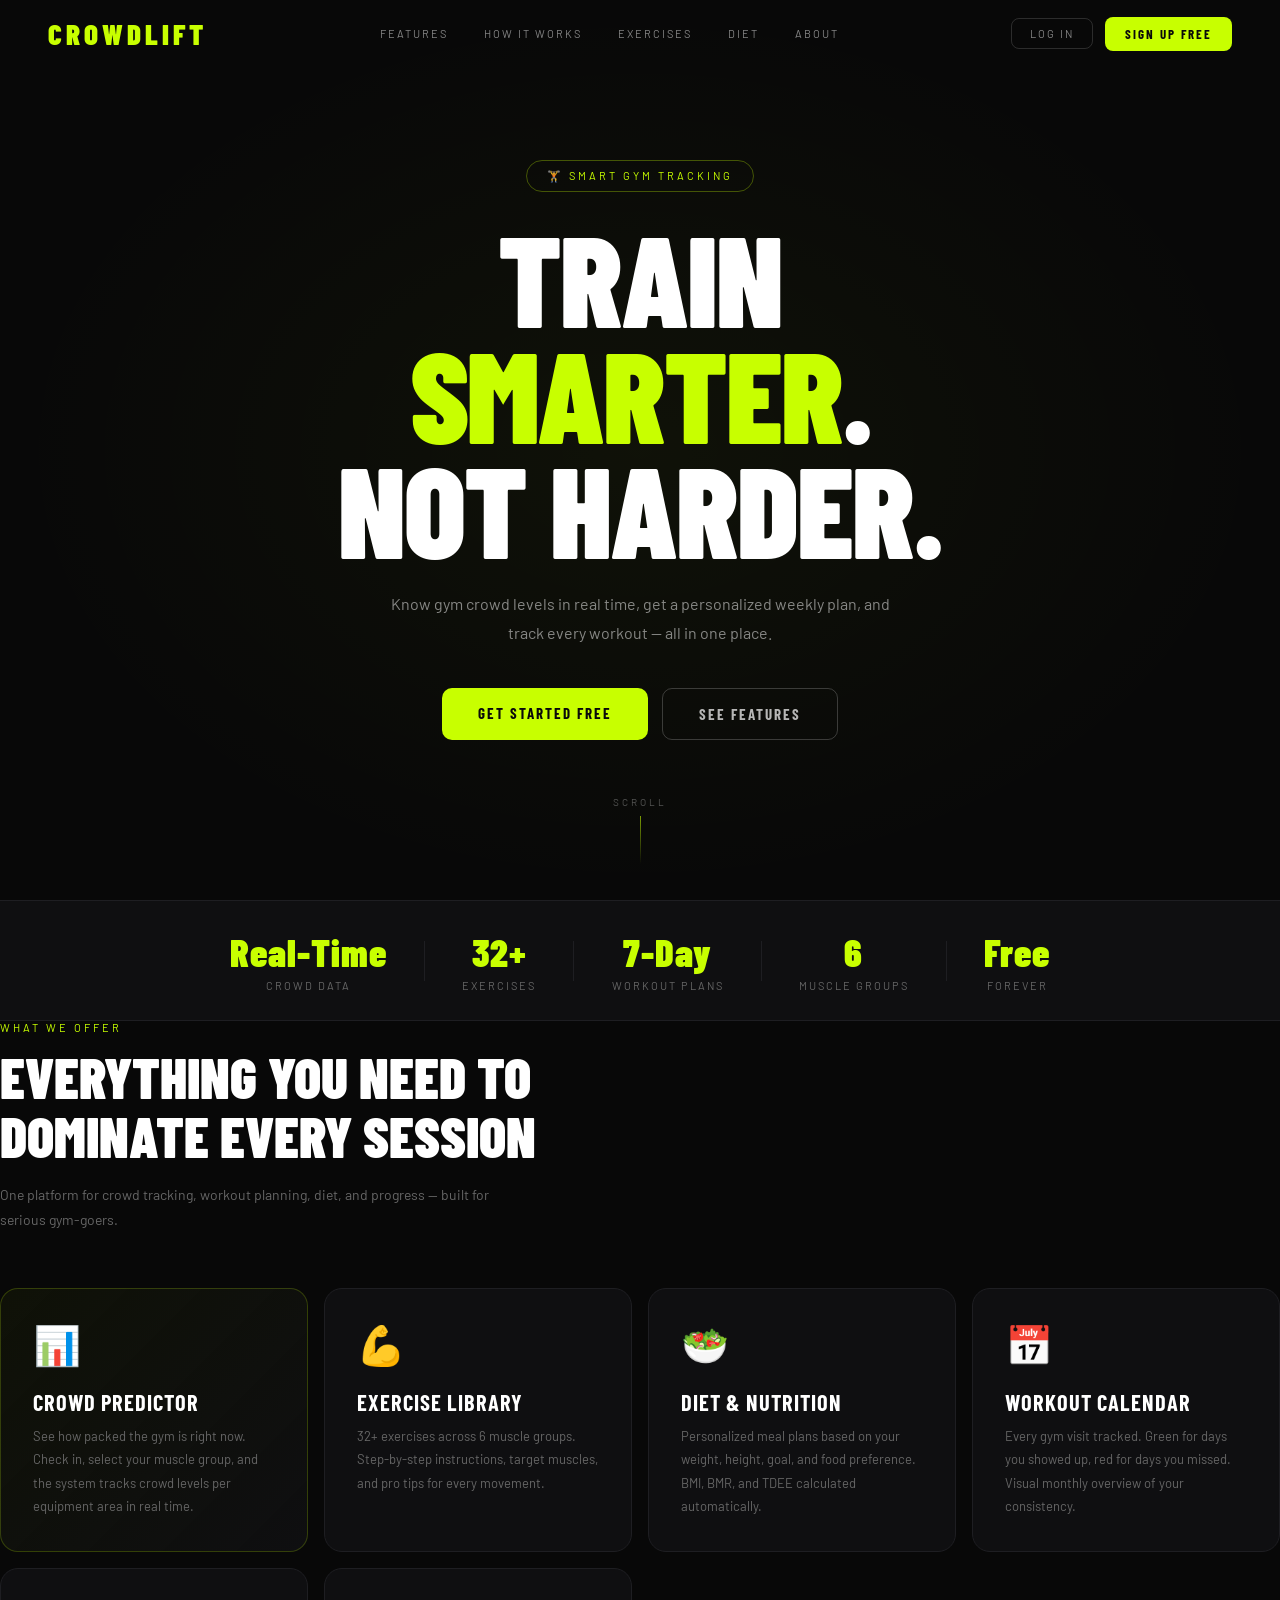
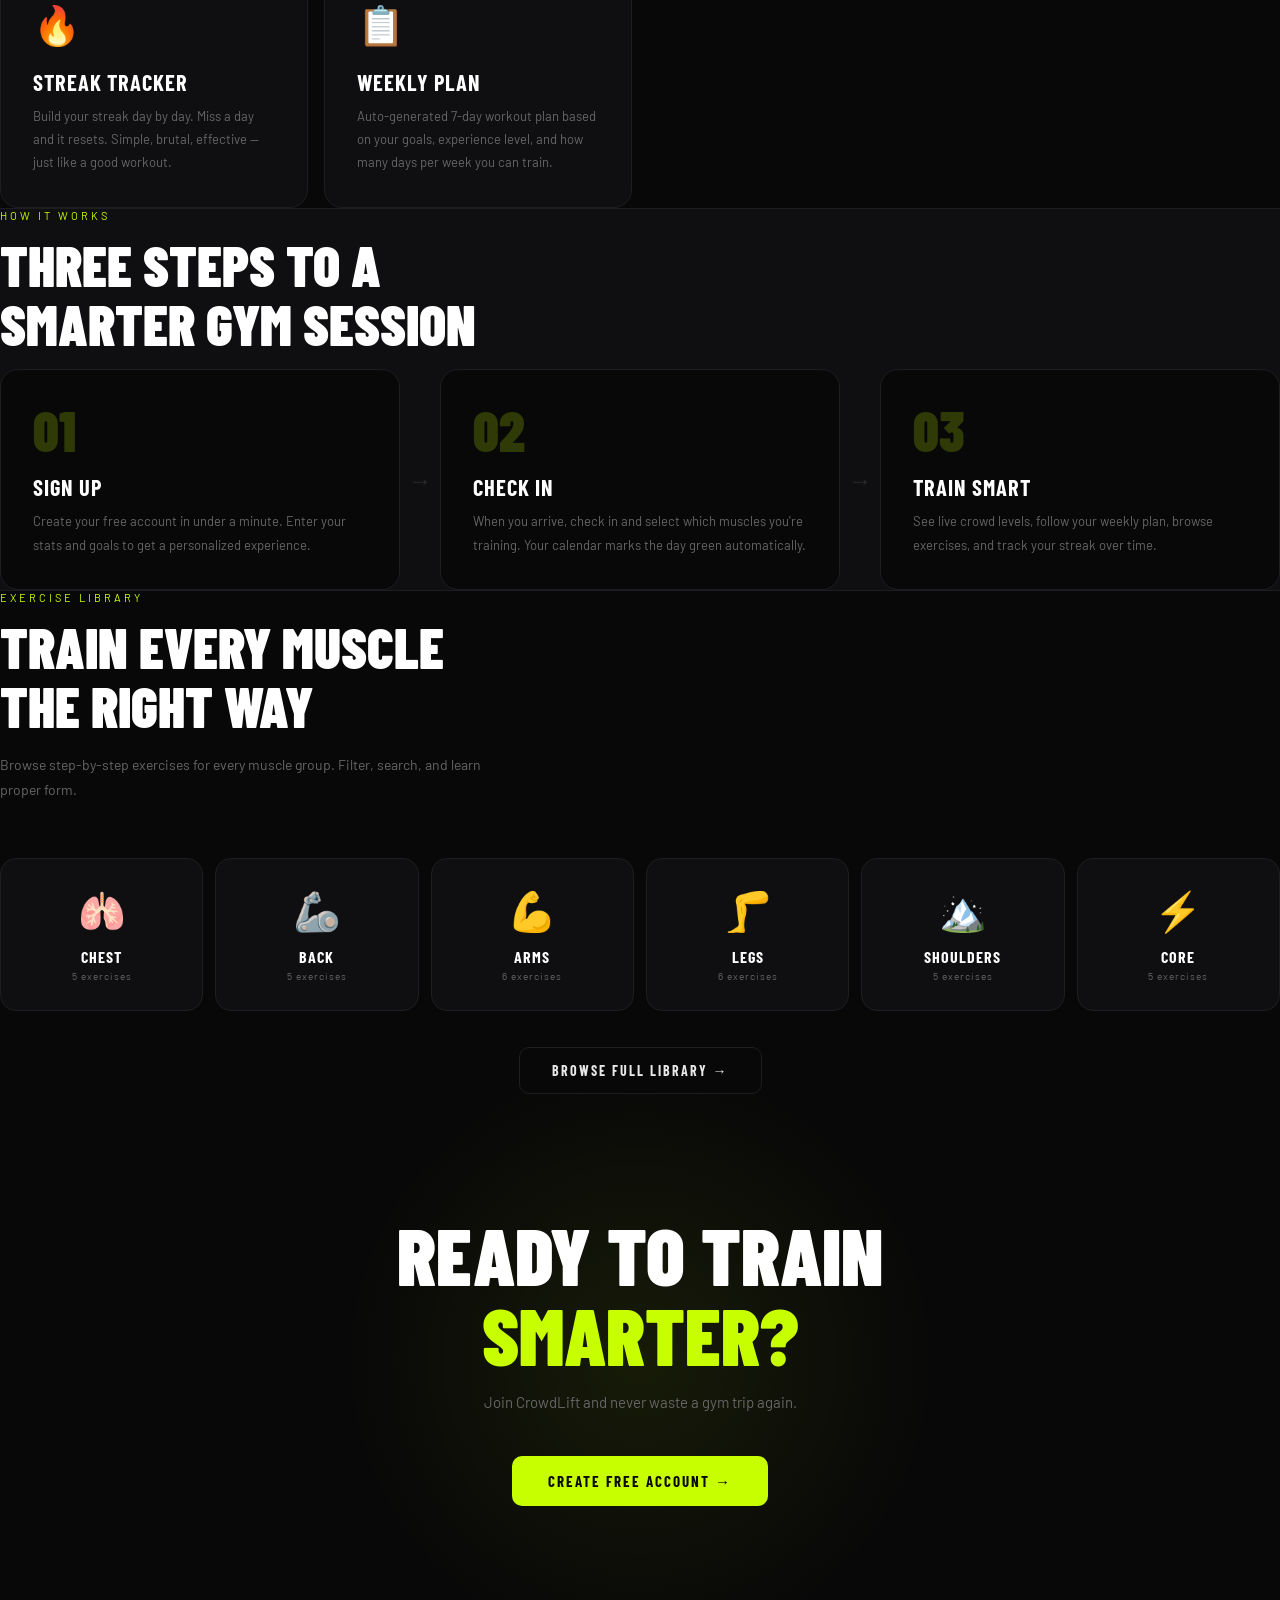
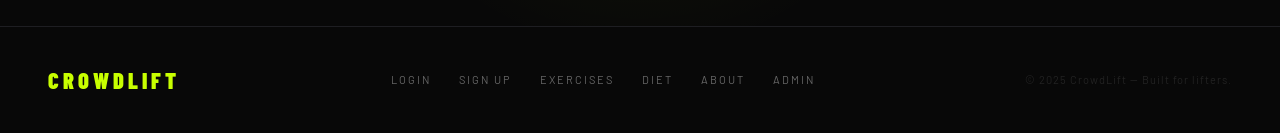
==== index.html @ 0e6a5809 "new" ====
<!DOCTYPE html>
<html lang="en">
<head>
  <meta charset="UTF-8" />
  <meta name="viewport" content="width=device-width, initial-scale=1.0" />
  <title>CrowdLift — Train Smarter</title>
  <link rel="preconnect" href="https://fonts.googleapis.com" />
  <link href="https://fonts.googleapis.com/css2?family=Barlow:wght@400;500;600&family=Barlow+Condensed:wght@700;900&display=swap" rel="stylesheet" />
  <link rel="stylesheet" href="index.css" />
  
</head>
<body>

  <nav class="navbar" id="navbar">
    <a href="home.html" class="nav-logo">CrowdLift</a>
    <div class="nav-center">
      <a href="#features" class="nav-link">Features</a>
      <a href="#how" class="nav-link">How It Works</a>
      <a href="exercise.html" class="nav-link">Exercises</a>
      <a href="diet.html" class="nav-link">Diet</a>
      <a href="about.html" class="nav-link">About</a>
    </div>
    <div class="nav-auth">
      <a href="login.html" class="btn-ghost-nav">Log In</a>
      <a href="signup.html" class="btn-accent-nav">Sign Up Free</a>
    </div>
  </nav>

  <section class="hero">
    <div class="hero-bg" id="heroBg"></div>
    <div class="hero-overlay"></div>
    <div class="hero-content">
      <div class="hero-tag">🏋️ Smart Gym Tracking</div>
      <h1 class="hero-title">Train <span>Smarter</span>.<br/>Not Harder.</h1>
      <p class="hero-sub">Know gym crowd levels in real time, get a personalized weekly plan, and track every workout — all in one place.</p>
      <div class="hero-btns">
        <a href="signup.html" class="btn-primary-hero">Get Started Free</a>
        <a href="#features" class="btn-secondary-hero">See Features</a>
      </div>
    </div>
    <div class="hero-scroll">
      <span class="scroll-text">Scroll</span>
      <div class="scroll-line"></div>
    </div>
  </section>

  <div class="stats-bar">
    <div class="stats-inner">
      <div class="stat-item">
        <div class="stat-num">Real-Time</div>
        <div class="stat-lbl">Crowd Data</div>
      </div>
      <div class="stat-divider"></div>
      <div class="stat-item">
        <div class="stat-num">32+</div>
        <div class="stat-lbl">Exercises</div>
      </div>
      <div class="stat-divider"></div>
      <div class="stat-item">
        <div class="stat-num">7-Day</div>
        <div class="stat-lbl">Workout Plans</div>
      </div>
      <div class="stat-divider"></div>
      <div class="stat-item">
        <div class="stat-num">6</div>
        <div class="stat-lbl">Muscle Groups</div>
      </div>
      <div class="stat-divider"></div>
      <div class="stat-item">
        <div class="stat-num">Free</div>
        <div class="stat-lbl">Forever</div>
      </div>
    </div>
  </div>

  <section class="section" id="features">
    <div class="section-tag">What We Offer</div>
    <h2 class="section-title">Everything you need to<br/>dominate every session</h2>
    <p class="section-sub">One platform for crowd tracking, workout planning, diet, and progress — built for serious gym-goers.</p>
    <div class="features-grid">
      <div class="feature-card hero-card">
        <span class="feature-icon">📊</span>
        <div class="feature-name">Crowd Predictor</div>
        <div class="feature-desc">See how packed the gym is right now. Check in, select your muscle group, and the system tracks crowd levels per equipment area in real time.</div>
      </div>
      <div class="feature-card">
        <span class="feature-icon">💪</span>
        <div class="feature-name">Exercise Library</div>
        <div class="feature-desc">32+ exercises across 6 muscle groups. Step-by-step instructions, target muscles, and pro tips for every movement.</div>
      </div>
      <div class="feature-card">
        <span class="feature-icon">🥗</span>
        <div class="feature-name">Diet & Nutrition</div>
        <div class="feature-desc">Personalized meal plans based on your weight, height, goal, and food preference. BMI, BMR, and TDEE calculated automatically.</div>
      </div>
      <div class="feature-card">
        <span class="feature-icon">📅</span>
        <div class="feature-name">Workout Calendar</div>
        <div class="feature-desc">Every gym visit tracked. Green for days you showed up, red for days you missed. Visual monthly overview of your consistency.</div>
      </div>
      <div class="feature-card">
        <span class="feature-icon">🔥</span>
        <div class="feature-name">Streak Tracker</div>
        <div class="feature-desc">Build your streak day by day. Miss a day and it resets. Simple, brutal, effective — just like a good workout.</div>
      </div>
      <div class="feature-card">
        <span class="feature-icon">📋</span>
        <div class="feature-name">Weekly Plan</div>
        <div class="feature-desc">Auto-generated 7-day workout plan based on your goals, experience level, and how many days per week you can train.</div>
      </div>
    </div>
  </section>

  <div class="dark-band" id="how">
    <section class="section">
      <div class="section-tag">How It Works</div>
      <h2 class="section-title">Three steps to a<br/>smarter gym session</h2>
      <div class="steps">
        <div class="step">
          <div class="step-num">01</div>
          <div class="step-name">Sign Up</div>
          <div class="step-desc">Create your free account in under a minute. Enter your stats and goals to get a personalized experience.</div>
        </div>
        <div class="step-arrow">→</div>
        <div class="step">
          <div class="step-num">02</div>
          <div class="step-name">Check In</div>
          <div class="step-desc">When you arrive, check in and select which muscles you're training. Your calendar marks the day green automatically.</div>
        </div>
        <div class="step-arrow">→</div>
        <div class="step">
          <div class="step-num">03</div>
          <div class="step-name">Train Smart</div>
          <div class="step-desc">See live crowd levels, follow your weekly plan, browse exercises, and track your streak over time.</div>
        </div>
      </div>
    </section>
  </div>

  <section class="section">
    <div class="section-tag">Exercise Library</div>
    <h2 class="section-title">Train every muscle<br/>the right way</h2>
    <p class="section-sub">Browse step-by-step exercises for every muscle group. Filter, search, and learn proper form.</p>
    <div class="muscles-grid">
      <a href="exercise.html" class="muscle-card">
        <span class="muscle-emoji">🫁</span>
        <div class="muscle-name">Chest</div>
        <div class="muscle-count">5 exercises</div>
      </a>
      <a href="exercise.html" class="muscle-card">
        <span class="muscle-emoji">🦾</span>
        <div class="muscle-name">Back</div>
        <div class="muscle-count">5 exercises</div>
      </a>
      <a href="exercise.html" class="muscle-card">
        <span class="muscle-emoji">💪</span>
        <div class="muscle-name">Arms</div>
        <div class="muscle-count">6 exercises</div>
      </a>
      <a href="exercise.html" class="muscle-card">
        <span class="muscle-emoji">🦵</span>
        <div class="muscle-name">Legs</div>
        <div class="muscle-count">6 exercises</div>
      </a>
      <a href="exercise.html" class="muscle-card">
        <span class="muscle-emoji">🏔️</span>
        <div class="muscle-name">Shoulders</div>
        <div class="muscle-count">5 exercises</div>
      </a>
      <a href="exercise.html" class="muscle-card">
        <span class="muscle-emoji">⚡</span>
        <div class="muscle-name">Core</div>
        <div class="muscle-count">5 exercises</div>
      </a>
    </div>
    <div class="center-btn">
      <a href="exercise.html" class="btn-outline-big">Browse Full Library →</a>
    </div>
  </section>
  <section class="cta-section">
    <div class="cta-bg"></div>
    <div class="cta-glow"></div>
    <div class="cta-content">
      <h2 class="cta-title">Ready to train<br/><span>smarter?</span></h2>
      <p class="cta-sub">Join CrowdLift and never waste a gym trip again.</p>
      <a href="signup.html" class="btn-primary-hero">Create Free Account →</a>
    </div>
  </section>

  <footer class="footer">
    <div class="footer-logo">CrowdLift</div>
    <div class="footer-links">
      <a href="login.html">Login</a>
      <a href="signup.html">Sign Up</a>
      <a href="exercise.html">Exercises</a>
      <a href="diet.html">Diet</a>
      <a href="about.html">About</a>
      <a href="admin.html">Admin</a>
    </div>
    <div class="footer-copy">© 2025 CrowdLift — Built for lifters.</div>
  </footer>

  <script src="index.js">
    
  </script>
</body>
</html>
---- index.css ----
:root {
      --accent: #c8ff00;
      --bg: #080808;
      --bg2: #0f0f11;
      --border: #1e1e22;
      --text: #e8e8e8;
      --muted: #666;
    }

    * { box-sizing: border-box; margin: 0; padding: 0; }
    html { scroll-behavior: smooth; }

    body {
      background: var(--bg);
      color: var(--text);
      font-family: 'Barlow', sans-serif;
      overflow-x: hidden;
    }

    .navbar {
      position: fixed;
      top: 0; left: 0; right: 0;
      z-index: 1000;
      display: flex;
      align-items: center;
      justify-content: space-between;
      padding: 0 48px;
      height: 68px;
      background: rgba(8,8,8,0);
      backdrop-filter: blur(0px);
      border-bottom: 0.5px solid transparent;
      transition: all 0.4s ease;
    }

    .navbar.scrolled {
      background: rgba(8,8,8,0.92);
      backdrop-filter: blur(16px);
      border-bottom-color: var(--border);
    }

    .nav-logo {
      font-family: 'Barlow Condensed', sans-serif;
      font-size: 1.8rem;
      font-weight: 900;
      letter-spacing: 4px;
      color: var(--accent);
      text-transform: uppercase;
      text-decoration: none;
      transition: opacity 0.2s;
    }

    .nav-logo:hover { opacity: 0.8; }

    .nav-center { display: flex; gap: 36px; }

    .nav-link {
      font-size: 11px;
      letter-spacing: 2px;
      text-transform: uppercase;
      color: rgba(255,255,255,0.5);
      text-decoration: none;
      transition: color 0.2s;
      position: relative;
    }

    .nav-link::after {
      content: '';
      position: absolute;
      bottom: -4px; left: 0;
      width: 0; height: 1px;
      background: var(--accent);
      transition: width 0.2s;
    }

    .nav-link:hover { color: #fff; }
    .nav-link:hover::after { width: 100%; }

    .nav-auth { display: flex; gap: 12px; align-items: center; }

    .btn-ghost-nav {
      font-size: 11px;
      letter-spacing: 2px;
      text-transform: uppercase;
      color: rgba(255,255,255,0.5);
      text-decoration: none;
      padding: 8px 18px;
      border: 0.5px solid rgba(255,255,255,0.15);
      border-radius: 8px;
      transition: all 0.2s;
    }

    .btn-ghost-nav:hover {
      color: #fff;
      border-color: rgba(255,255,255,0.4);
    }

    .btn-accent-nav {
      font-family: 'Barlow Condensed', sans-serif;
      font-size: 13px;
      letter-spacing: 2px;
      text-transform: uppercase;
      color: #0a0a0a;
      background: var(--accent);
      text-decoration: none;
      padding: 9px 20px;
      border-radius: 8px;
      font-weight: 700;
      transition: all 0.2s;
    }

    .btn-accent-nav:hover {
      background: #d4ff33;
      transform: translateY(-1px);
    }

    /* ── HERO ── */
    .hero {
      position: relative;
      height: 100vh;
      display: flex;
      align-items: center;
      justify-content: center;
      text-align: center;
      overflow: hidden;
    }

    .hero-bg {
      position: absolute;
      inset: 0;
      background:
        linear-gradient(to bottom, rgba(8,8,8,0.3) 0%, rgba(8,8,8,0.5) 60%, rgba(8,8,8,1) 100%),
        url('https://images.unsplash.com/photo-1534438327276-14e5300c3a48?w=1600&q=80') center/cover no-repeat;
      transform: scale(1.05);
      transition: transform 8s ease;
    }

    .hero-bg.loaded { transform: scale(1); }

    .hero-overlay {
      position: absolute;
      inset: 0;
      background: radial-gradient(ellipse at center, rgba(200,255,0,0.04) 0%, transparent 70%);
    }

    .hero-content {
      position: relative;
      z-index: 1;
      max-width: 800px;
      padding: 0 24px;
    }

    .hero-tag {
      display: inline-flex;
      align-items: center;
      gap: 8px;
      font-size: 11px;
      letter-spacing: 3px;
      text-transform: uppercase;
      color: var(--accent);
      border: 0.5px solid rgba(200,255,0,0.3);
      border-radius: 99px;
      padding: 8px 20px;
      margin-bottom: 28px;
      opacity: 0;
      transform: translateY(20px);
      animation: fadeUp 0.8s ease 0.3s forwards;
    }

    .hero-title {
      font-family: 'Barlow Condensed', sans-serif;
      font-size: clamp(4rem, 11vw, 8rem);
      font-weight: 900;
      line-height: 0.9;
      letter-spacing: -2px;
      color: #fff;
      text-transform: uppercase;
      margin-bottom: 24px;
      opacity: 0;
      transform: translateY(30px);
      animation: fadeUp 0.8s ease 0.5s forwards;
    }

    .hero-title span { color: var(--accent); }

    .hero-sub {
      font-size: 16px;
      color: rgba(255,255,255,0.5);
      line-height: 1.8;
      max-width: 520px;
      margin: 0 auto 40px;
      opacity: 0;
      transform: translateY(20px);
      animation: fadeUp 0.8s ease 0.7s forwards;
    }

    .hero-btns {
      display: flex;
      gap: 14px;
      justify-content: center;
      flex-wrap: wrap;
      opacity: 0;
      transform: translateY(20px);
      animation: fadeUp 0.8s ease 0.9s forwards;
    }

    .btn-primary-hero {
      font-family: 'Barlow Condensed', sans-serif;
      font-size: 15px;
      letter-spacing: 2px;
      text-transform: uppercase;
      color: #0a0a0a;
      background: var(--accent);
      text-decoration: none;
      padding: 16px 36px;
      border-radius: 10px;
      font-weight: 700;
      transition: all 0.2s;
      display: inline-block;
    }

    .btn-primary-hero:hover {
      background: #d4ff33;
      transform: translateY(-2px);
      box-shadow: 0 8px 32px rgba(200,255,0,0.3);
    }

    .btn-secondary-hero {
      font-family: 'Barlow Condensed', sans-serif;
      font-size: 15px;
      letter-spacing: 2px;
      text-transform: uppercase;
      color: rgba(255,255,255,0.7);
      text-decoration: none;
      padding: 16px 36px;
      border-radius: 10px;
      font-weight: 700;
      border: 0.5px solid rgba(255,255,255,0.2);
      transition: all 0.2s;
      display: inline-block;
    }

    .btn-secondary-hero:hover {
      color: #fff;
      border-color: rgba(255,255,255,0.5);
      transform: translateY(-2px);
    }

    .hero-scroll {
      position: absolute;
      bottom: 36px;
      left: 50%;
      transform: translateX(-50%);
      display: flex;
      flex-direction: column;
      align-items: center;
      gap: 8px;
      opacity: 0;
      animation: fadeIn 1s ease 1.5s forwards;
    }

    .scroll-text {
      font-size: 10px;
      letter-spacing: 3px;
      text-transform: uppercase;
      color: rgba(255,255,255,0.3);
    }

    .scroll-line {
      width: 1px;
      height: 48px;
      background: linear-gradient(to bottom, rgba(200,255,0,0.6), transparent);
      animation: scrollPulse 2s ease infinite;
    }

    @keyframes scrollPulse {
      0%, 100% { opacity: 0.4; transform: scaleY(1); }
      50% { opacity: 1; transform: scaleY(1.1); }
    }

    .stats-bar {
      background: var(--bg2);
      border-top: 0.5px solid var(--border);
      border-bottom: 0.5px solid var(--border);
      padding: 28px 0;
    }

    .stats-inner {
      max-width: 900px;
      margin: 0 auto;
      padding: 0 40px;
      display: flex;
      align-items: center;
      justify-content: space-between;
      flex-wrap: wrap;
      gap: 24px;
    }

    .stat-item { text-align: center; }

    .stat-num {
      font-family: 'Barlow Condensed', sans-serif;
      font-size: 2.4rem;
      font-weight: 900;
      color: var(--accent);
      letter-spacing: 1px;
    }

    .stat-lbl {
      font-size: 11px;
      letter-spacing: 2px;
      text-transform: uppercase;
      color: var(--muted);
      margin-top: 4px;
    }

    .stat-divider {
      width: 1px;
      height: 40px;
      background: var(--border);
    }

\    .section {
      max-width: 1100px;
      margin: 0 auto;
      padding: 100px 40px;
    }

    .section-tag {
      font-size: 11px;
      letter-spacing: 3px;
      text-transform: uppercase;
      color: var(--accent);
      margin-bottom: 14px;
    }

    .section-title {
      font-family: 'Barlow Condensed', sans-serif;
      font-size: clamp(2.2rem, 5vw, 3.5rem);
      font-weight: 900;
      text-transform: uppercase;
      color: #fff;
      line-height: 1.05;
      margin-bottom: 16px;
    }

    .section-sub {
      font-size: 14px;
      color: var(--muted);
      line-height: 1.8;
      max-width: 500px;
      margin-bottom: 56px;
    }

    .features-grid {
      display: grid;
      grid-template-columns: repeat(auto-fit, minmax(300px, 1fr));
      gap: 16px;
    }

    .feature-card {
      background: var(--bg2);
      border: 0.5px solid var(--border);
      border-radius: 18px;
      padding: 32px;
      transition: all 0.3s ease;
      opacity: 0;
      transform: translateY(24px);
      cursor: default;
    }

    .feature-card.visible {
      opacity: 1;
      transform: translateY(0);
    }

    .feature-card:hover {
      border-color: rgba(200,255,0,0.3);
      transform: translateY(-4px);
      box-shadow: 0 16px 48px rgba(0,0,0,0.4);
    }

    .feature-card.hero-card {
      border-color: rgba(200,255,0,0.2);
      background: linear-gradient(135deg, rgba(200,255,0,0.04), var(--bg2));
    }

    .feature-icon {
      font-size: 2.4rem;
      margin-bottom: 20px;
      display: block;
    }

    .feature-name {
      font-family: 'Barlow Condensed', sans-serif;
      font-size: 1.4rem;
      font-weight: 700;
      letter-spacing: 1px;
      text-transform: uppercase;
      color: #fff;
      margin-bottom: 10px;
    }

    .feature-desc {
      font-size: 13px;
      color: var(--muted);
      line-height: 1.8;
    }

    .dark-band {
      background: var(--bg2);
      border-top: 0.5px solid var(--border);
      border-bottom: 0.5px solid var(--border);
    }

    .steps {
      display: grid;
      grid-template-columns: 1fr 40px 1fr 40px 1fr;
      align-items: center;
      gap: 0;
    }

    .step {
      background: var(--bg);
      border: 0.5px solid var(--border);
      border-radius: 18px;
      padding: 32px;
      opacity: 0;
      transform: translateY(20px);
      transition: all 0.4s ease;
    }

    .step.visible { opacity: 1; transform: translateY(0); }

    .step-num {
      font-family: 'Barlow Condensed', sans-serif;
      font-size: 3.5rem;
      font-weight: 900;
      color: var(--accent);
      opacity: 0.2;
      line-height: 1;
      margin-bottom: 16px;
    }

    .step-name {
      font-family: 'Barlow Condensed', sans-serif;
      font-size: 1.4rem;
      font-weight: 700;
      text-transform: uppercase;
      letter-spacing: 1px;
      color: #fff;
      margin-bottom: 10px;
    }

    .step-desc {
      font-size: 13px;
      color: var(--muted);
      line-height: 1.8;
    }

    .step-arrow {
      text-align: center;
      font-size: 1.5rem;
      color: #2a2a2e;
    }

    /* ── MUSCLES ── */
    .muscles-grid {
      display: grid;
      grid-template-columns: repeat(6, 1fr);
      gap: 12px;
      margin-bottom: 36px;
    }

    .muscle-card {
      background: var(--bg2);
      border: 0.5px solid var(--border);
      border-radius: 16px;
      padding: 28px 16px;
      text-align: center;
      text-decoration: none;
      transition: all 0.25s ease;
      display: block;
      opacity: 0;
      transform: translateY(16px);
    }

    .muscle-card.visible {
      opacity: 1;
      transform: translateY(0);
    }

    .muscle-card:hover {
      border-color: var(--accent);
      background: rgba(200,255,0,0.04);
      transform: translateY(-4px);
      box-shadow: 0 8px 32px rgba(200,255,0,0.08);
    }

    .muscle-emoji { font-size: 2.4rem; margin-bottom: 12px; display: block; }

    .muscle-name {
      font-family: 'Barlow Condensed', sans-serif;
      font-size: 1rem;
      font-weight: 700;
      text-transform: uppercase;
      color: #fff;
      letter-spacing: 1px;
      margin-bottom: 4px;
    }

    .muscle-count {
      font-size: 10px;
      color: var(--muted);
      letter-spacing: 1px;
    }

    .center-btn { text-align: center; }

    .btn-outline-big {
      font-family: 'Barlow Condensed', sans-serif;
      font-size: 14px;
      letter-spacing: 2px;
      text-transform: uppercase;
      color: var(--text);
      text-decoration: none;
      border: 0.5px solid var(--border);
      border-radius: 10px;
      padding: 14px 32px;
      font-weight: 700;
      transition: all 0.2s;
      display: inline-block;
    }

    .btn-outline-big:hover {
      border-color: var(--accent);
      color: var(--accent);
      transform: translateY(-2px);
    }

    /* ── CTA SECTION ── */
    .cta-section {
      position: relative;
      text-align: center;
      padding: 120px 40px;
      overflow: hidden;
    }

    .cta-bg {
      position: absolute;
      inset: 0;
      background:
        linear-gradient(to bottom, rgba(8,8,8,1) 0%, rgba(8,8,8,0.4) 50%, rgba(8,8,8,1) 100%),
        url('https://images.unsplash.com/photo-1571902943202-507ec2618e8f?w=1600&q=80') center/cover no-repeat;
    }

    .cta-glow {
      position: absolute;
      top: 50%; left: 50%;
      transform: translate(-50%,-50%);
      width: 600px; height: 600px;
      background: radial-gradient(circle, rgba(200,255,0,0.08) 0%, transparent 70%);
      pointer-events: none;
    }

    .cta-content { position: relative; z-index: 1; }

    .cta-title {
      font-family: 'Barlow Condensed', sans-serif;
      font-size: clamp(2.5rem, 7vw, 5rem);
      font-weight: 900;
      text-transform: uppercase;
      color: #fff;
      line-height: 1;
      margin-bottom: 16px;
    }

    .cta-title span { color: var(--accent); }

    .cta-sub {
      font-size: 15px;
      color: var(--muted);
      margin-bottom: 40px;
      line-height: 1.7;
    }

    /* ── FOOTER ── */
    .footer {
      border-top: 0.5px solid var(--border);
      padding: 40px 48px;
      display: flex;
      align-items: center;
      justify-content: space-between;
      flex-wrap: wrap;
      gap: 20px;
    }

    .footer-logo {
      font-family: 'Barlow Condensed', sans-serif;
      font-size: 1.4rem;
      font-weight: 900;
      letter-spacing: 4px;
      color: var(--accent);
      text-transform: uppercase;
    }

    .footer-links {
      display: flex;
      gap: 28px;
    }

    .footer-links a {
      font-size: 11px;
      letter-spacing: 2px;
      text-transform: uppercase;
      color: var(--muted);
      text-decoration: none;
      transition: color 0.15s;
    }

    .footer-links a:hover { color: var(--text); }

    .footer-copy {
      font-size: 11px;
      color: #222;
      letter-spacing: 1px;
    }

    /* ── ANIMATIONS ── */
    @keyframes fadeUp {
      to { opacity: 1; transform: translateY(0); }
    }

    @keyframes fadeIn {
      to { opacity: 1; }
    }
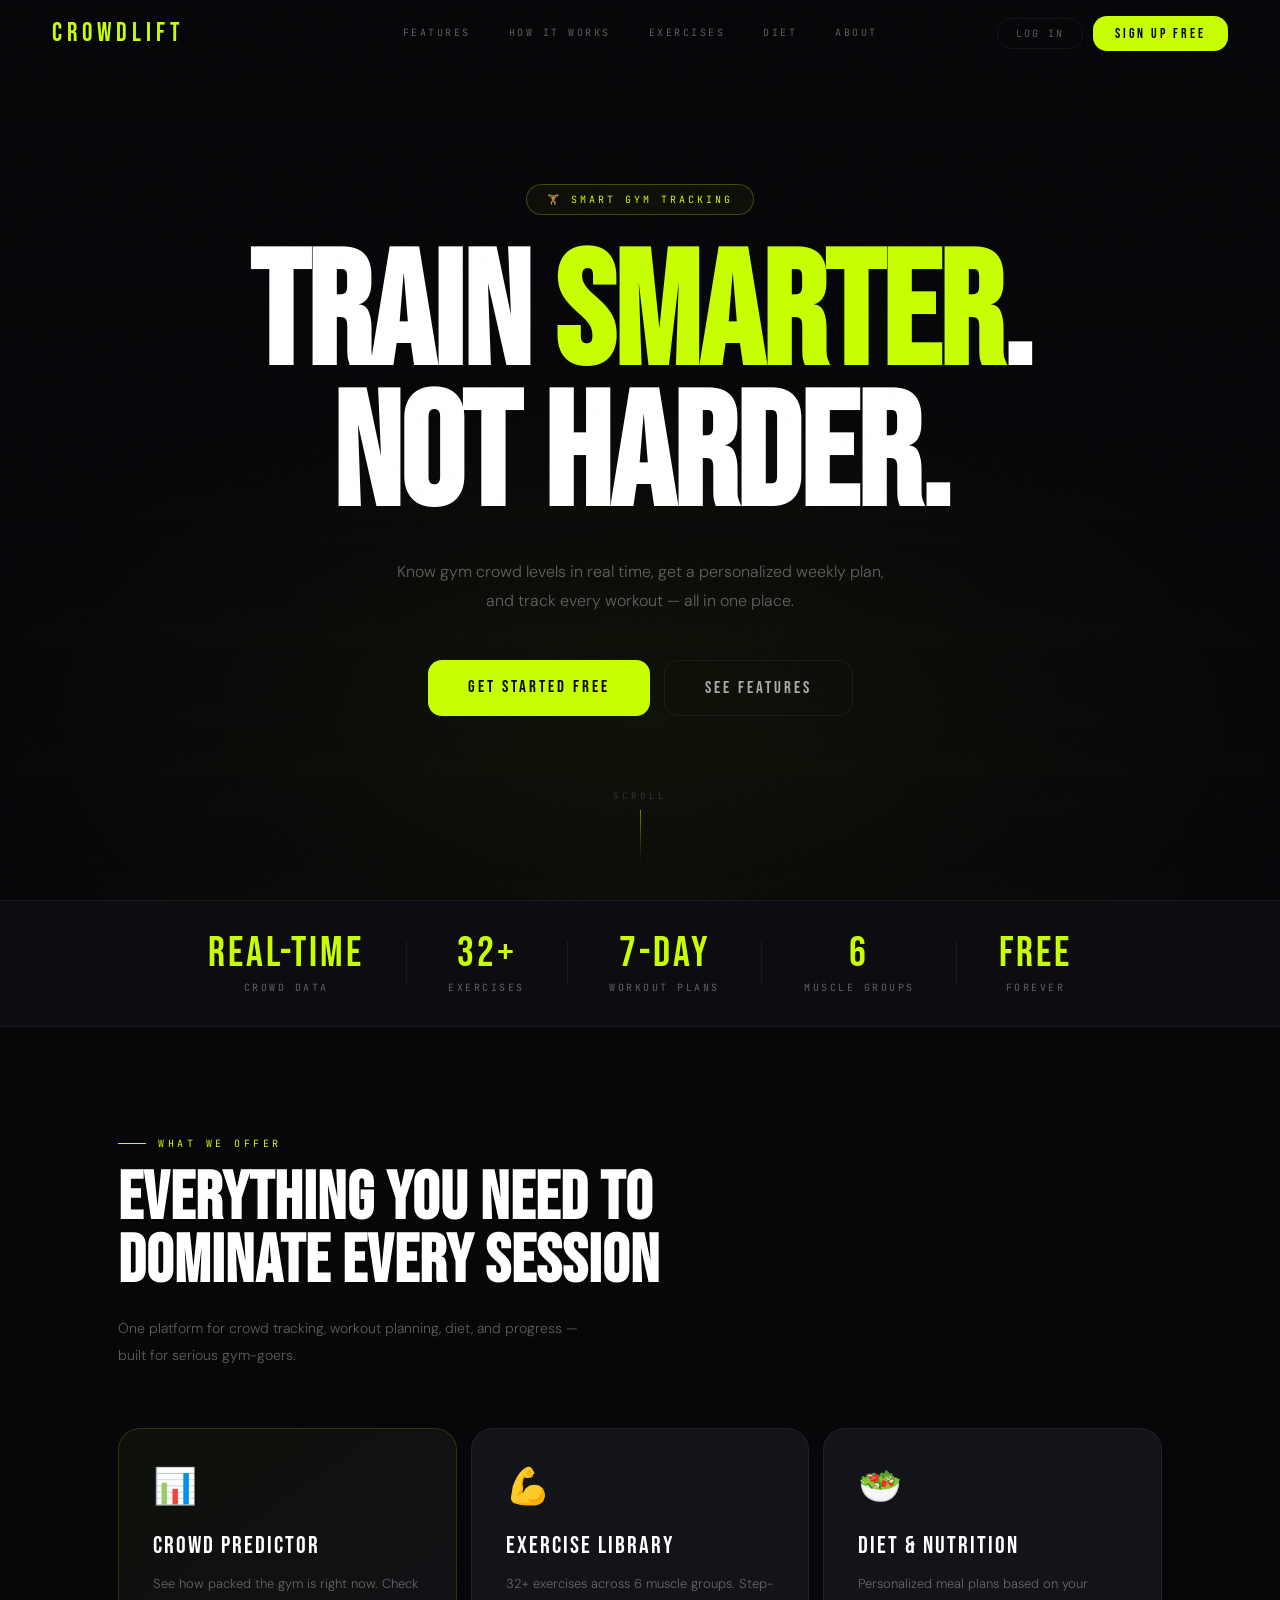
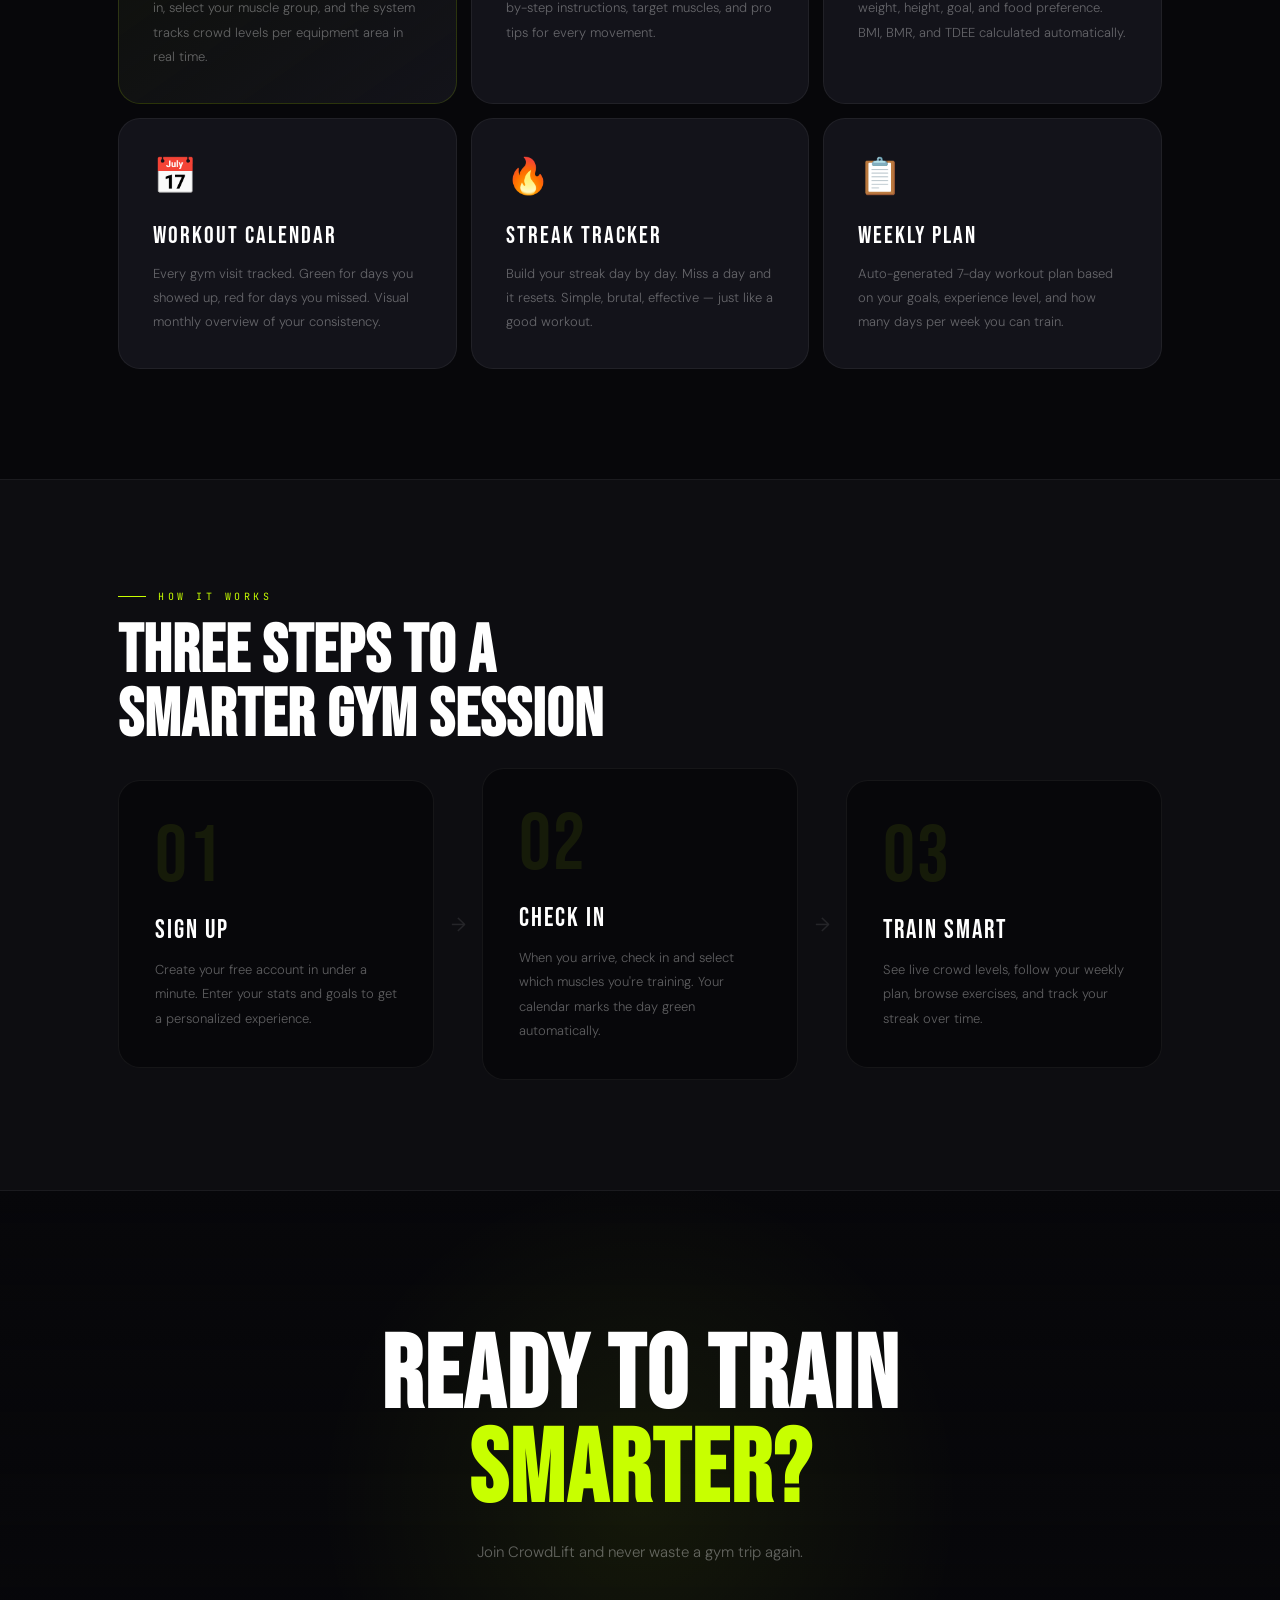
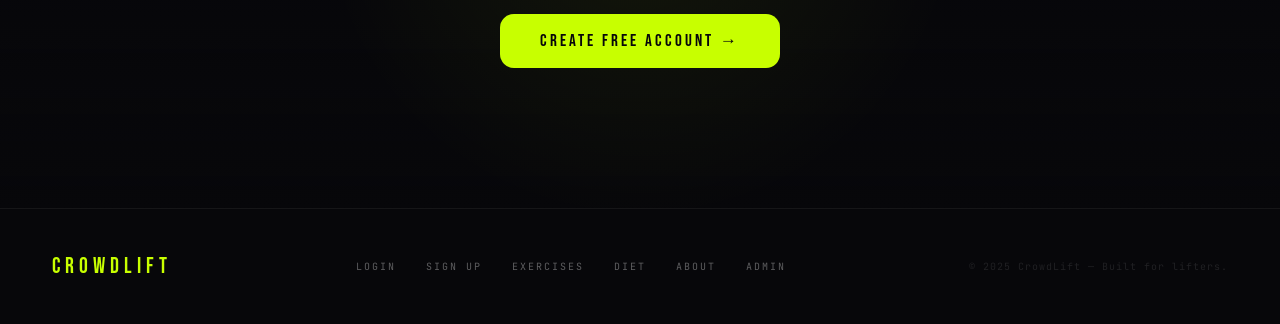
==== commit a36c6bd1: "changes done" ====
--- a/index.html
+++ b/index.html
@@ -16,7 +16,7 @@
     <div class="nav-center">
       <a href="#features" class="nav-link">Features</a>
       <a href="#how" class="nav-link">How It Works</a>
-      <a href="exercise.html" class="nav-link">Exercises</a>
+      <a href="exLibrary.html" class="nav-link">Exercises</a>
       <a href="diet.html" class="nav-link">Diet</a>
       <a href="about.html" class="nav-link">About</a>
     </div>
@@ -136,47 +136,6 @@
       </div>
     </section>
   </div>
-
-  <section class="section">
-    <div class="section-tag">Exercise Library</div>
-    <h2 class="section-title">Train every muscle<br/>the right way</h2>
-    <p class="section-sub">Browse step-by-step exercises for every muscle group. Filter, search, and learn proper form.</p>
-    <div class="muscles-grid">
-      <a href="exercise.html" class="muscle-card">
-        <span class="muscle-emoji">🫁</span>
-        <div class="muscle-name">Chest</div>
-        <div class="muscle-count">5 exercises</div>
-      </a>
-      <a href="exercise.html" class="muscle-card">
-        <span class="muscle-emoji">🦾</span>
-        <div class="muscle-name">Back</div>
-        <div class="muscle-count">5 exercises</div>
-      </a>
-      <a href="exercise.html" class="muscle-card">
-        <span class="muscle-emoji">💪</span>
-        <div class="muscle-name">Arms</div>
-        <div class="muscle-count">6 exercises</div>
-      </a>
-      <a href="exercise.html" class="muscle-card">
-        <span class="muscle-emoji">🦵</span>
-        <div class="muscle-name">Legs</div>
-        <div class="muscle-count">6 exercises</div>
-      </a>
-      <a href="exercise.html" class="muscle-card">
-        <span class="muscle-emoji">🏔️</span>
-        <div class="muscle-name">Shoulders</div>
-        <div class="muscle-count">5 exercises</div>
-      </a>
-      <a href="exercise.html" class="muscle-card">
-        <span class="muscle-emoji">⚡</span>
-        <div class="muscle-name">Core</div>
-        <div class="muscle-count">5 exercises</div>
-      </a>
-    </div>
-    <div class="center-btn">
-      <a href="exercise.html" class="btn-outline-big">Browse Full Library →</a>
-    </div>
-  </section>
   <section class="cta-section">
     <div class="cta-bg"></div>
     <div class="cta-glow"></div>
--- a/index.css
+++ b/index.css
@@ -1,635 +1,688 @@
+
+
+@import url('https://fonts.googleapis.com/css2?family=Bebas+Neue&family=DM+Sans:ital,wght@0,300;0,400;0,500;0,700;1,300&family=JetBrains+Mono:wght@400;700&display=swap');
+
+/* ═══════════════════════════════════════════════
+   TOKENS
+═══════════════════════════════════════════════ */
 :root {
-      --accent: #c8ff00;
-      --bg: #080808;
-      --bg2: #0f0f11;
-      --border: #1e1e22;
-      --text: #e8e8e8;
-      --muted: #666;
-    }
-
-    * { box-sizing: border-box; margin: 0; padding: 0; }
-    html { scroll-behavior: smooth; }
-
-    body {
-      background: var(--bg);
-      color: var(--text);
-      font-family: 'Barlow', sans-serif;
-      overflow-x: hidden;
-    }
-
-    .navbar {
-      position: fixed;
-      top: 0; left: 0; right: 0;
-      z-index: 1000;
-      display: flex;
-      align-items: center;
-      justify-content: space-between;
-      padding: 0 48px;
-      height: 68px;
-      background: rgba(8,8,8,0);
-      backdrop-filter: blur(0px);
-      border-bottom: 0.5px solid transparent;
-      transition: all 0.4s ease;
-    }
-
-    .navbar.scrolled {
-      background: rgba(8,8,8,0.92);
-      backdrop-filter: blur(16px);
-      border-bottom-color: var(--border);
-    }
-
-    .nav-logo {
-      font-family: 'Barlow Condensed', sans-serif;
-      font-size: 1.8rem;
-      font-weight: 900;
-      letter-spacing: 4px;
-      color: var(--accent);
-      text-transform: uppercase;
-      text-decoration: none;
-      transition: opacity 0.2s;
-    }
-
-    .nav-logo:hover { opacity: 0.8; }
-
-    .nav-center { display: flex; gap: 36px; }
-
-    .nav-link {
-      font-size: 11px;
-      letter-spacing: 2px;
-      text-transform: uppercase;
-      color: rgba(255,255,255,0.5);
-      text-decoration: none;
-      transition: color 0.2s;
-      position: relative;
-    }
-
-    .nav-link::after {
-      content: '';
-      position: absolute;
-      bottom: -4px; left: 0;
-      width: 0; height: 1px;
-      background: var(--accent);
-      transition: width 0.2s;
-    }
-
-    .nav-link:hover { color: #fff; }
-    .nav-link:hover::after { width: 100%; }
-
-    .nav-auth { display: flex; gap: 12px; align-items: center; }
-
-    .btn-ghost-nav {
-      font-size: 11px;
-      letter-spacing: 2px;
-      text-transform: uppercase;
-      color: rgba(255,255,255,0.5);
-      text-decoration: none;
-      padding: 8px 18px;
-      border: 0.5px solid rgba(255,255,255,0.15);
-      border-radius: 8px;
-      transition: all 0.2s;
-    }
-
-    .btn-ghost-nav:hover {
-      color: #fff;
-      border-color: rgba(255,255,255,0.4);
-    }
-
-    .btn-accent-nav {
-      font-family: 'Barlow Condensed', sans-serif;
-      font-size: 13px;
-      letter-spacing: 2px;
-      text-transform: uppercase;
-      color: #0a0a0a;
-      background: var(--accent);
-      text-decoration: none;
-      padding: 9px 20px;
-      border-radius: 8px;
-      font-weight: 700;
-      transition: all 0.2s;
-    }
-
-    .btn-accent-nav:hover {
-      background: #d4ff33;
-      transform: translateY(-1px);
-    }
-
-    /* ── HERO ── */
-    .hero {
-      position: relative;
-      height: 100vh;
-      display: flex;
-      align-items: center;
-      justify-content: center;
-      text-align: center;
-      overflow: hidden;
-    }
-
-    .hero-bg {
-      position: absolute;
-      inset: 0;
-      background:
-        linear-gradient(to bottom, rgba(8,8,8,0.3) 0%, rgba(8,8,8,0.5) 60%, rgba(8,8,8,1) 100%),
-        url('https://images.unsplash.com/photo-1534438327276-14e5300c3a48?w=1600&q=80') center/cover no-repeat;
-      transform: scale(1.05);
-      transition: transform 8s ease;
-    }
-
-    .hero-bg.loaded { transform: scale(1); }
-
-    .hero-overlay {
-      position: absolute;
-      inset: 0;
-      background: radial-gradient(ellipse at center, rgba(200,255,0,0.04) 0%, transparent 70%);
-    }
-
-    .hero-content {
-      position: relative;
-      z-index: 1;
-      max-width: 800px;
-      padding: 0 24px;
-    }
-
-    .hero-tag {
-      display: inline-flex;
-      align-items: center;
-      gap: 8px;
-      font-size: 11px;
-      letter-spacing: 3px;
-      text-transform: uppercase;
-      color: var(--accent);
-      border: 0.5px solid rgba(200,255,0,0.3);
-      border-radius: 99px;
-      padding: 8px 20px;
-      margin-bottom: 28px;
-      opacity: 0;
-      transform: translateY(20px);
-      animation: fadeUp 0.8s ease 0.3s forwards;
-    }
-
-    .hero-title {
-      font-family: 'Barlow Condensed', sans-serif;
-      font-size: clamp(4rem, 11vw, 8rem);
-      font-weight: 900;
-      line-height: 0.9;
-      letter-spacing: -2px;
-      color: #fff;
-      text-transform: uppercase;
-      margin-bottom: 24px;
-      opacity: 0;
-      transform: translateY(30px);
-      animation: fadeUp 0.8s ease 0.5s forwards;
-    }
-
-    .hero-title span { color: var(--accent); }
-
-    .hero-sub {
-      font-size: 16px;
-      color: rgba(255,255,255,0.5);
-      line-height: 1.8;
-      max-width: 520px;
-      margin: 0 auto 40px;
-      opacity: 0;
-      transform: translateY(20px);
-      animation: fadeUp 0.8s ease 0.7s forwards;
-    }
-
-    .hero-btns {
-      display: flex;
-      gap: 14px;
-      justify-content: center;
-      flex-wrap: wrap;
-      opacity: 0;
-      transform: translateY(20px);
-      animation: fadeUp 0.8s ease 0.9s forwards;
-    }
-
-    .btn-primary-hero {
-      font-family: 'Barlow Condensed', sans-serif;
-      font-size: 15px;
-      letter-spacing: 2px;
-      text-transform: uppercase;
-      color: #0a0a0a;
-      background: var(--accent);
-      text-decoration: none;
-      padding: 16px 36px;
-      border-radius: 10px;
-      font-weight: 700;
-      transition: all 0.2s;
-      display: inline-block;
-    }
-
-    .btn-primary-hero:hover {
-      background: #d4ff33;
-      transform: translateY(-2px);
-      box-shadow: 0 8px 32px rgba(200,255,0,0.3);
-    }
-
-    .btn-secondary-hero {
-      font-family: 'Barlow Condensed', sans-serif;
-      font-size: 15px;
-      letter-spacing: 2px;
-      text-transform: uppercase;
-      color: rgba(255,255,255,0.7);
-      text-decoration: none;
-      padding: 16px 36px;
-      border-radius: 10px;
-      font-weight: 700;
-      border: 0.5px solid rgba(255,255,255,0.2);
-      transition: all 0.2s;
-      display: inline-block;
-    }
-
-    .btn-secondary-hero:hover {
-      color: #fff;
-      border-color: rgba(255,255,255,0.5);
-      transform: translateY(-2px);
-    }
-
-    .hero-scroll {
-      position: absolute;
-      bottom: 36px;
-      left: 50%;
-      transform: translateX(-50%);
-      display: flex;
-      flex-direction: column;
-      align-items: center;
-      gap: 8px;
-      opacity: 0;
-      animation: fadeIn 1s ease 1.5s forwards;
-    }
-
-    .scroll-text {
-      font-size: 10px;
-      letter-spacing: 3px;
-      text-transform: uppercase;
-      color: rgba(255,255,255,0.3);
-    }
-
-    .scroll-line {
-      width: 1px;
-      height: 48px;
-      background: linear-gradient(to bottom, rgba(200,255,0,0.6), transparent);
-      animation: scrollPulse 2s ease infinite;
-    }
-
-    @keyframes scrollPulse {
-      0%, 100% { opacity: 0.4; transform: scaleY(1); }
-      50% { opacity: 1; transform: scaleY(1.1); }
-    }
-
-    .stats-bar {
-      background: var(--bg2);
-      border-top: 0.5px solid var(--border);
-      border-bottom: 0.5px solid var(--border);
-      padding: 28px 0;
-    }
-
-    .stats-inner {
-      max-width: 900px;
-      margin: 0 auto;
-      padding: 0 40px;
-      display: flex;
-      align-items: center;
-      justify-content: space-between;
-      flex-wrap: wrap;
-      gap: 24px;
-    }
-
-    .stat-item { text-align: center; }
-
-    .stat-num {
-      font-family: 'Barlow Condensed', sans-serif;
-      font-size: 2.4rem;
-      font-weight: 900;
-      color: var(--accent);
-      letter-spacing: 1px;
-    }
-
-    .stat-lbl {
-      font-size: 11px;
-      letter-spacing: 2px;
-      text-transform: uppercase;
-      color: var(--muted);
-      margin-top: 4px;
-    }
-
-    .stat-divider {
-      width: 1px;
-      height: 40px;
-      background: var(--border);
-    }
-
-\    .section {
-      max-width: 1100px;
-      margin: 0 auto;
-      padding: 100px 40px;
-    }
-
-    .section-tag {
-      font-size: 11px;
-      letter-spacing: 3px;
-      text-transform: uppercase;
-      color: var(--accent);
-      margin-bottom: 14px;
-    }
-
-    .section-title {
-      font-family: 'Barlow Condensed', sans-serif;
-      font-size: clamp(2.2rem, 5vw, 3.5rem);
-      font-weight: 900;
-      text-transform: uppercase;
-      color: #fff;
-      line-height: 1.05;
-      margin-bottom: 16px;
-    }
-
-    .section-sub {
-      font-size: 14px;
-      color: var(--muted);
-      line-height: 1.8;
-      max-width: 500px;
-      margin-bottom: 56px;
-    }
-
-    .features-grid {
-      display: grid;
-      grid-template-columns: repeat(auto-fit, minmax(300px, 1fr));
-      gap: 16px;
-    }
-
-    .feature-card {
-      background: var(--bg2);
-      border: 0.5px solid var(--border);
-      border-radius: 18px;
-      padding: 32px;
-      transition: all 0.3s ease;
-      opacity: 0;
-      transform: translateY(24px);
-      cursor: default;
-    }
-
-    .feature-card.visible {
-      opacity: 1;
-      transform: translateY(0);
-    }
-
-    .feature-card:hover {
-      border-color: rgba(200,255,0,0.3);
-      transform: translateY(-4px);
-      box-shadow: 0 16px 48px rgba(0,0,0,0.4);
-    }
-
-    .feature-card.hero-card {
-      border-color: rgba(200,255,0,0.2);
-      background: linear-gradient(135deg, rgba(200,255,0,0.04), var(--bg2));
-    }
-
-    .feature-icon {
-      font-size: 2.4rem;
-      margin-bottom: 20px;
-      display: block;
-    }
-
-    .feature-name {
-      font-family: 'Barlow Condensed', sans-serif;
-      font-size: 1.4rem;
-      font-weight: 700;
-      letter-spacing: 1px;
-      text-transform: uppercase;
-      color: #fff;
-      margin-bottom: 10px;
-    }
-
-    .feature-desc {
-      font-size: 13px;
-      color: var(--muted);
-      line-height: 1.8;
-    }
-
-    .dark-band {
-      background: var(--bg2);
-      border-top: 0.5px solid var(--border);
-      border-bottom: 0.5px solid var(--border);
-    }
-
-    .steps {
-      display: grid;
-      grid-template-columns: 1fr 40px 1fr 40px 1fr;
-      align-items: center;
-      gap: 0;
-    }
-
-    .step {
-      background: var(--bg);
-      border: 0.5px solid var(--border);
-      border-radius: 18px;
-      padding: 32px;
-      opacity: 0;
-      transform: translateY(20px);
-      transition: all 0.4s ease;
-    }
-
-    .step.visible { opacity: 1; transform: translateY(0); }
-
-    .step-num {
-      font-family: 'Barlow Condensed', sans-serif;
-      font-size: 3.5rem;
-      font-weight: 900;
-      color: var(--accent);
-      opacity: 0.2;
-      line-height: 1;
-      margin-bottom: 16px;
-    }
-
-    .step-name {
-      font-family: 'Barlow Condensed', sans-serif;
-      font-size: 1.4rem;
-      font-weight: 700;
-      text-transform: uppercase;
-      letter-spacing: 1px;
-      color: #fff;
-      margin-bottom: 10px;
-    }
-
-    .step-desc {
-      font-size: 13px;
-      color: var(--muted);
-      line-height: 1.8;
-    }
-
-    .step-arrow {
-      text-align: center;
-      font-size: 1.5rem;
-      color: #2a2a2e;
-    }
-
-    /* ── MUSCLES ── */
-    .muscles-grid {
-      display: grid;
-      grid-template-columns: repeat(6, 1fr);
-      gap: 12px;
-      margin-bottom: 36px;
-    }
-
-    .muscle-card {
-      background: var(--bg2);
-      border: 0.5px solid var(--border);
-      border-radius: 16px;
-      padding: 28px 16px;
-      text-align: center;
-      text-decoration: none;
-      transition: all 0.25s ease;
-      display: block;
-      opacity: 0;
-      transform: translateY(16px);
-    }
-
-    .muscle-card.visible {
-      opacity: 1;
-      transform: translateY(0);
-    }
-
-    .muscle-card:hover {
-      border-color: var(--accent);
-      background: rgba(200,255,0,0.04);
-      transform: translateY(-4px);
-      box-shadow: 0 8px 32px rgba(200,255,0,0.08);
-    }
-
-    .muscle-emoji { font-size: 2.4rem; margin-bottom: 12px; display: block; }
-
-    .muscle-name {
-      font-family: 'Barlow Condensed', sans-serif;
-      font-size: 1rem;
-      font-weight: 700;
-      text-transform: uppercase;
-      color: #fff;
-      letter-spacing: 1px;
-      margin-bottom: 4px;
-    }
-
-    .muscle-count {
-      font-size: 10px;
-      color: var(--muted);
-      letter-spacing: 1px;
-    }
-
-    .center-btn { text-align: center; }
-
-    .btn-outline-big {
-      font-family: 'Barlow Condensed', sans-serif;
-      font-size: 14px;
-      letter-spacing: 2px;
-      text-transform: uppercase;
-      color: var(--text);
-      text-decoration: none;
-      border: 0.5px solid var(--border);
-      border-radius: 10px;
-      padding: 14px 32px;
-      font-weight: 700;
-      transition: all 0.2s;
-      display: inline-block;
-    }
-
-    .btn-outline-big:hover {
-      border-color: var(--accent);
-      color: var(--accent);
-      transform: translateY(-2px);
-    }
-
-    /* ── CTA SECTION ── */
-    .cta-section {
-      position: relative;
-      text-align: center;
-      padding: 120px 40px;
-      overflow: hidden;
-    }
-
-    .cta-bg {
-      position: absolute;
-      inset: 0;
-      background:
-        linear-gradient(to bottom, rgba(8,8,8,1) 0%, rgba(8,8,8,0.4) 50%, rgba(8,8,8,1) 100%),
-        url('https://images.unsplash.com/photo-1571902943202-507ec2618e8f?w=1600&q=80') center/cover no-repeat;
-    }
-
-    .cta-glow {
-      position: absolute;
-      top: 50%; left: 50%;
-      transform: translate(-50%,-50%);
-      width: 600px; height: 600px;
-      background: radial-gradient(circle, rgba(200,255,0,0.08) 0%, transparent 70%);
-      pointer-events: none;
-    }
-
-    .cta-content { position: relative; z-index: 1; }
-
-    .cta-title {
-      font-family: 'Barlow Condensed', sans-serif;
-      font-size: clamp(2.5rem, 7vw, 5rem);
-      font-weight: 900;
-      text-transform: uppercase;
-      color: #fff;
-      line-height: 1;
-      margin-bottom: 16px;
-    }
-
-    .cta-title span { color: var(--accent); }
-
-    .cta-sub {
-      font-size: 15px;
-      color: var(--muted);
-      margin-bottom: 40px;
-      line-height: 1.7;
-    }
-
-    /* ── FOOTER ── */
-    .footer {
-      border-top: 0.5px solid var(--border);
-      padding: 40px 48px;
-      display: flex;
-      align-items: center;
-      justify-content: space-between;
-      flex-wrap: wrap;
-      gap: 20px;
-    }
-
-    .footer-logo {
-      font-family: 'Barlow Condensed', sans-serif;
-      font-size: 1.4rem;
-      font-weight: 900;
-      letter-spacing: 4px;
-      color: var(--accent);
-      text-transform: uppercase;
-    }
-
-    .footer-links {
-      display: flex;
-      gap: 28px;
-    }
-
-    .footer-links a {
-      font-size: 11px;
-      letter-spacing: 2px;
-      text-transform: uppercase;
-      color: var(--muted);
-      text-decoration: none;
-      transition: color 0.15s;
-    }
-
-    .footer-links a:hover { color: var(--text); }
-
-    .footer-copy {
-      font-size: 11px;
-      color: #222;
-      letter-spacing: 1px;
-    }
-
-    /* ── ANIMATIONS ── */
-    @keyframes fadeUp {
-      to { opacity: 1; transform: translateY(0); }
-    }
-
-    @keyframes fadeIn {
-      to { opacity: 1; }
-    }+  --lime:    #c8ff00;
+  --lime-dim: rgba(200,255,0,0.12);
+  --lime-glow: rgba(200,255,0,0.06);
+  --ink:     #07070a;
+  --ink2:    #0d0d11;
+  --ink3:    #13131a;
+  --border:  rgba(255,255,255,0.06);
+  --border-hover: rgba(200,255,0,0.25);
+  --text:    #e2e2e8;
+  --muted:   rgba(255,255,255,0.35);
+  --muted2:  rgba(255,255,255,0.15);
+  --radius:  14px;
+  --radius-lg: 22px;
+  --mono: 'JetBrains Mono', monospace;
+}
+
+*  { box-sizing: border-box; margin: 0; padding: 0; }
+html { scroll-behavior: smooth; }
+
+body {
+  background: var(--ink);
+  color: var(--text);
+  font-family: 'DM Sans', sans-serif;
+  overflow-x: hidden;
+  -webkit-font-smoothing: antialiased;
+}
+
+/* ═══════════════════════════════════════════════
+   GRAIN OVERLAY
+═══════════════════════════════════════════════ */
+body::before {
+  content: '';
+  position: fixed;
+  inset: 0;
+  background-image: url("data:image/svg+xml,%3Csvg viewBox='0 0 256 256' xmlns='http://www.w3.org/2000/svg'%3E%3Cfilter id='noise'%3E%3CfeTurbulence type='fractalNoise' baseFrequency='0.9' numOctaves='4' stitchTiles='stitch'/%3E%3C/filter%3E%3Crect width='100%25' height='100%25' filter='url(%23noise)' opacity='0.04'/%3E%3C/svg%3E");
+  pointer-events: none;
+  z-index: 9999;
+  opacity: 0.4;
+}
+
+/* ═══════════════════════════════════════════════
+   NAVBAR
+═══════════════════════════════════════════════ */
+.navbar {
+  position: fixed;
+  top: 0; left: 0; right: 0;
+  z-index: 1000;
+  display: flex;
+  align-items: center;
+  justify-content: space-between;
+  padding: 0 52px;
+  height: 66px;
+  transition: all 0.5s cubic-bezier(0.4,0,0.2,1);
+}
+
+.navbar.scrolled {
+  background: rgba(7,7,10,0.88);
+  backdrop-filter: blur(24px) saturate(180%);
+  border-bottom: 1px solid var(--border);
+}
+
+.nav-logo {
+  font-family: 'Bebas Neue', sans-serif;
+  font-size: 1.65rem;
+  letter-spacing: 5px;
+  color: var(--lime);
+  text-decoration: none;
+  transition: opacity 0.2s;
+}
+.nav-logo:hover { opacity: 0.75; }
+
+.nav-center {
+  display: flex;
+  gap: 38px;
+  position: absolute;
+  left: 50%; transform: translateX(-50%);
+}
+
+.nav-link {
+  font-family: var(--mono);
+  font-size: 10px;
+  letter-spacing: 2.5px;
+  text-transform: uppercase;
+  color: var(--muted);
+  text-decoration: none;
+  transition: color 0.2s;
+  position: relative;
+  padding-bottom: 2px;
+}
+.nav-link::after {
+  content: '';
+  position: absolute;
+  bottom: -2px; left: 0;
+  width: 0; height: 1px;
+  background: var(--lime);
+  transition: width 0.25s;
+}
+.nav-link:hover { color: #fff; }
+.nav-link:hover::after { width: 100%; }
+
+.nav-auth { display: flex; gap: 10px; align-items: center; }
+
+.btn-ghost-nav {
+  font-family: var(--mono);
+  font-size: 10px;
+  letter-spacing: 2px;
+  text-transform: uppercase;
+  color: var(--muted);
+  text-decoration: none;
+  padding: 8px 18px;
+  border: 1px solid var(--border);
+  border-radius: var(--radius);
+  transition: all 0.2s;
+}
+.btn-ghost-nav:hover {
+  color: #fff;
+  border-color: rgba(255,255,255,0.25);
+  background: rgba(255,255,255,0.04);
+}
+
+.btn-accent-nav {
+  font-family: 'Bebas Neue', sans-serif;
+  font-size: 14px;
+  letter-spacing: 3px;
+  color: #07070a;
+  background: var(--lime);
+  text-decoration: none;
+  padding: 9px 22px;
+  border-radius: var(--radius);
+  transition: all 0.25s;
+  display: inline-block;
+}
+.btn-accent-nav:hover {
+  background: #d8ff33;
+  transform: translateY(-1px);
+  box-shadow: 0 8px 28px rgba(200,255,0,0.3);
+}
+
+/* ═══════════════════════════════════════════════
+   HERO
+═══════════════════════════════════════════════ */
+.hero {
+  position: relative;
+  height: 100vh;
+  min-height: 700px;
+  display: flex;
+  align-items: center;
+  justify-content: center;
+  text-align: center;
+  overflow: hidden;
+}
+
+.hero-bg {
+  position: absolute;
+  inset: 0;
+  background:
+    linear-gradient(180deg, rgba(7,7,10,0.2) 0%, rgba(7,7,10,0.55) 55%, rgba(7,7,10,1) 100%),
+    url('https://images.unsplash.com/photo-1534438327276-14e5300c3a48?w=1600&q=80') center/cover no-repeat;
+  transform: scale(1.08);
+  transition: transform 9s ease;
+  will-change: transform;
+}
+.hero-bg.loaded { transform: scale(1); }
+
+.hero-overlay {
+  position: absolute; inset: 0;
+  background: radial-gradient(ellipse 80% 60% at 50% 80%, rgba(200,255,0,0.05) 0%, transparent 70%);
+}
+
+.hero-content {
+  position: relative;
+  z-index: 1;
+  max-width: 860px;
+  padding: 0 24px;
+}
+
+.hero-tag {
+  display: inline-flex;
+  align-items: center;
+  gap: 9px;
+  font-family: var(--mono);
+  font-size: 10px;
+  letter-spacing: 3px;
+  text-transform: uppercase;
+  color: var(--lime);
+  border: 1px solid rgba(200,255,0,0.25);
+  border-radius: 99px;
+  padding: 8px 20px;
+  margin-bottom: 32px;
+  background: rgba(200,255,0,0.04);
+  opacity: 0;
+  transform: translateY(18px);
+  animation: riseUp 0.9s cubic-bezier(0.4,0,0.2,1) 0.3s forwards;
+}
+
+.hero-title {
+  font-family: 'Bebas Neue', sans-serif;
+  font-size: clamp(5rem, 13vw, 10rem);
+  line-height: 0.88;
+  letter-spacing: -1px;
+  color: #fff;
+  text-transform: uppercase;
+  margin-bottom: 28px;
+  opacity: 0;
+  transform: translateY(32px);
+  animation: riseUp 0.9s cubic-bezier(0.4,0,0.2,1) 0.5s forwards;
+}
+.hero-title span { color: var(--lime); }
+
+.hero-sub {
+  font-size: 16px;
+  font-weight: 300;
+  color: var(--muted);
+  line-height: 1.85;
+  max-width: 500px;
+  margin: 0 auto 44px;
+  opacity: 0;
+  transform: translateY(18px);
+  animation: riseUp 0.9s cubic-bezier(0.4,0,0.2,1) 0.7s forwards;
+}
+
+.hero-btns {
+  display: flex;
+  gap: 14px;
+  justify-content: center;
+  flex-wrap: wrap;
+  opacity: 0;
+  transform: translateY(18px);
+  animation: riseUp 0.9s cubic-bezier(0.4,0,0.2,1) 0.9s forwards;
+}
+
+.btn-primary-hero {
+  font-family: 'Bebas Neue', sans-serif;
+  font-size: 17px;
+  letter-spacing: 3px;
+  text-transform: uppercase;
+  color: #07070a;
+  background: var(--lime);
+  text-decoration: none;
+  padding: 17px 40px;
+  border-radius: var(--radius);
+  transition: all 0.25s;
+  display: inline-block;
+}
+.btn-primary-hero:hover {
+  background: #d8ff33;
+  transform: translateY(-2px);
+  box-shadow: 0 12px 40px rgba(200,255,0,0.35);
+}
+
+.btn-secondary-hero {
+  font-family: 'Bebas Neue', sans-serif;
+  font-size: 17px;
+  letter-spacing: 3px;
+  text-transform: uppercase;
+  color: rgba(255,255,255,0.65);
+  text-decoration: none;
+  padding: 17px 40px;
+  border-radius: var(--radius);
+  border: 1px solid var(--border);
+  transition: all 0.25s;
+  display: inline-block;
+  backdrop-filter: blur(8px);
+}
+.btn-secondary-hero:hover {
+  color: #fff;
+  border-color: rgba(255,255,255,0.3);
+  background: rgba(255,255,255,0.05);
+  transform: translateY(-2px);
+}
+
+.hero-scroll {
+  position: absolute;
+  bottom: 38px; left: 50%;
+  transform: translateX(-50%);
+  display: flex;
+  flex-direction: column;
+  align-items: center;
+  gap: 8px;
+  opacity: 0;
+  animation: fadeIn 1s ease 1.6s forwards;
+}
+.scroll-text {
+  font-family: var(--mono);
+  font-size: 9px;
+  letter-spacing: 4px;
+  text-transform: uppercase;
+  color: var(--muted2);
+}
+.scroll-line {
+  width: 1px;
+  height: 52px;
+  background: linear-gradient(to bottom, rgba(200,255,0,0.5), transparent);
+  animation: scrollPulse 2.2s ease infinite;
+}
+@keyframes scrollPulse {
+  0%, 100% { opacity: 0.35; transform: scaleY(1); }
+  50% { opacity: 1; transform: scaleY(1.12); }
+}
+
+/* ═══════════════════════════════════════════════
+   STATS BAR
+═══════════════════════════════════════════════ */
+.stats-bar {
+  background: var(--ink2);
+  border-top: 1px solid var(--border);
+  border-bottom: 1px solid var(--border);
+  padding: 32px 0;
+}
+.stats-inner {
+  max-width: 960px;
+  margin: 0 auto;
+  padding: 0 48px;
+  display: flex;
+  align-items: center;
+  justify-content: space-between;
+  flex-wrap: wrap;
+  gap: 28px;
+}
+.stat-item { text-align: center; }
+.stat-num {
+  font-family: 'Bebas Neue', sans-serif;
+  font-size: 2.6rem;
+  letter-spacing: 3px;
+  color: var(--lime);
+  line-height: 1;
+}
+.stat-lbl {
+  font-family: var(--mono);
+  font-size: 10px;
+  letter-spacing: 2.5px;
+  text-transform: uppercase;
+  color: var(--muted);
+  margin-top: 6px;
+}
+.stat-divider {
+  width: 1px;
+  height: 44px;
+  background: var(--border);
+}
+
+/* ═══════════════════════════════════════════════
+   SECTION SCAFFOLD
+═══════════════════════════════════════════════ */
+.section {
+  max-width: 1140px;
+  margin: 0 auto;
+  padding: 110px 48px;
+}
+.section-tag {
+  font-family: var(--mono);
+  font-size: 10px;
+  letter-spacing: 3.5px;
+  text-transform: uppercase;
+  color: var(--lime);
+  margin-bottom: 18px;
+  display: flex;
+  align-items: center;
+  gap: 12px;
+}
+.section-tag::before {
+  content: '';
+  display: block;
+  width: 28px; height: 1px;
+  background: var(--lime);
+  flex-shrink: 0;
+}
+.section-title {
+  font-family: 'Bebas Neue', sans-serif;
+  font-size: clamp(2.6rem, 5.5vw, 4.2rem);
+  letter-spacing: 1px;
+  text-transform: uppercase;
+  color: #fff;
+  line-height: 0.95;
+  margin-bottom: 20px;
+}
+.section-sub {
+  font-size: 14px;
+  font-weight: 300;
+  color: var(--muted);
+  line-height: 1.9;
+  max-width: 480px;
+  margin-bottom: 60px;
+}
+
+/* ═══════════════════════════════════════════════
+   FEATURES GRID
+═══════════════════════════════════════════════ */
+.features-grid {
+  display: grid;
+  grid-template-columns: repeat(auto-fit, minmax(310px, 1fr));
+  gap: 14px;
+}
+
+.feature-card {
+  background: var(--ink3);
+  border: 1px solid var(--border);
+  border-radius: var(--radius-lg);
+  padding: 34px;
+  transition: all 0.35s cubic-bezier(0.4,0,0.2,1);
+  opacity: 0;
+  transform: translateY(28px);
+  position: relative;
+  overflow: hidden;
+}
+.feature-card::before {
+  content: '';
+  position: absolute;
+  top: 0; left: 0; right: 0;
+  height: 1px;
+  background: linear-gradient(90deg, transparent, rgba(200,255,0,0.4), transparent);
+  opacity: 0;
+  transition: opacity 0.35s;
+}
+.feature-card:hover::before { opacity: 1; }
+.feature-card.visible { opacity: 1; transform: translateY(0); }
+.feature-card:hover {
+  border-color: rgba(200,255,0,0.18);
+  transform: translateY(-5px);
+  box-shadow: 0 24px 60px rgba(0,0,0,0.5), 0 0 40px rgba(200,255,0,0.04);
+}
+.feature-card.hero-card {
+  border-color: rgba(200,255,0,0.15);
+  background: linear-gradient(145deg, rgba(200,255,0,0.04), var(--ink3));
+}
+
+.feature-icon { font-size: 2.2rem; margin-bottom: 22px; display: block; }
+
+.feature-name {
+  font-family: 'Bebas Neue', sans-serif;
+  font-size: 1.5rem;
+  letter-spacing: 2px;
+  text-transform: uppercase;
+  color: #fff;
+  margin-bottom: 12px;
+}
+.feature-desc {
+  font-size: 13px;
+  font-weight: 300;
+  color: var(--muted);
+  line-height: 1.85;
+}
+
+/* ═══════════════════════════════════════════════
+   DARK BAND
+═══════════════════════════════════════════════ */
+.dark-band {
+  background: var(--ink2);
+  border-top: 1px solid var(--border);
+  border-bottom: 1px solid var(--border);
+}
+
+/* ═══════════════════════════════════════════════
+   HOW IT WORKS STEPS
+═══════════════════════════════════════════════ */
+.steps {
+  display: grid;
+  grid-template-columns: 1fr 48px 1fr 48px 1fr;
+  align-items: center;
+}
+.step {
+  background: var(--ink);
+  border: 1px solid var(--border);
+  border-radius: var(--radius-lg);
+  padding: 36px;
+  opacity: 0;
+  transform: translateY(24px);
+  transition: all 0.45s cubic-bezier(0.4,0,0.2,1);
+  position: relative;
+  overflow: hidden;
+}
+.step::after {
+  content: '';
+  position: absolute;
+  bottom: 0; left: 0; right: 0;
+  height: 2px;
+  background: linear-gradient(90deg, var(--lime), transparent);
+  opacity: 0;
+  transition: opacity 0.3s;
+}
+.step:hover::after { opacity: 1; }
+.step.visible { opacity: 1; transform: translateY(0); }
+
+.step-num {
+  font-family: 'Bebas Neue', sans-serif;
+  font-size: 5rem;
+  color: var(--lime);
+  opacity: 0.08;
+  line-height: 1;
+  margin-bottom: 18px;
+  letter-spacing: 2px;
+}
+.step-name {
+  font-family: 'Bebas Neue', sans-serif;
+  font-size: 1.6rem;
+  letter-spacing: 2px;
+  text-transform: uppercase;
+  color: #fff;
+  margin-bottom: 12px;
+}
+.step-desc { font-size: 13px; font-weight: 300; color: var(--muted); line-height: 1.85; }
+.step-arrow { text-align: center; font-size: 1.2rem; color: rgba(255,255,255,0.1); }
+
+/* ═══════════════════════════════════════════════
+   MUSCLES GRID
+═══════════════════════════════════════════════ */
+.muscles-grid {
+  display: grid;
+  grid-template-columns: repeat(6, 1fr);
+  gap: 12px;
+  margin-bottom: 40px;
+}
+
+.muscle-card {
+  background: var(--ink3);
+  border: 1px solid var(--border);
+  border-radius: var(--radius-lg);
+  padding: 30px 14px;
+  text-align: center;
+  text-decoration: none;
+  transition: all 0.3s cubic-bezier(0.4,0,0.2,1);
+  display: block;
+  opacity: 0;
+  transform: translateY(18px);
+  position: relative;
+  overflow: hidden;
+}
+.muscle-card::before {
+  content: '';
+  position: absolute;
+  inset: 0;
+  background: radial-gradient(circle at 50% 120%, var(--lime-dim), transparent 70%);
+  opacity: 0;
+  transition: opacity 0.35s;
+}
+.muscle-card:hover::before { opacity: 1; }
+.muscle-card.visible { opacity: 1; transform: translateY(0); }
+.muscle-card:hover {
+  border-color: var(--lime);
+  transform: translateY(-5px);
+  box-shadow: 0 12px 36px rgba(200,255,0,0.1);
+}
+.muscle-emoji { font-size: 2.2rem; margin-bottom: 14px; display: block; }
+.muscle-name {
+  font-family: 'Bebas Neue', sans-serif;
+  font-size: 1.05rem;
+  letter-spacing: 2px;
+  text-transform: uppercase;
+  color: #fff;
+  margin-bottom: 5px;
+}
+.muscle-count { font-family: var(--mono); font-size: 9px; color: var(--muted); letter-spacing: 1px; }
+
+.center-btn { text-align: center; }
+.btn-outline-big {
+  font-family: 'Bebas Neue', sans-serif;
+  font-size: 16px;
+  letter-spacing: 3px;
+  text-transform: uppercase;
+  color: var(--text);
+  text-decoration: none;
+  border: 1px solid var(--border);
+  border-radius: var(--radius);
+  padding: 15px 36px;
+  transition: all 0.25s;
+  display: inline-block;
+}
+.btn-outline-big:hover {
+  border-color: var(--lime);
+  color: var(--lime);
+  transform: translateY(-2px);
+  box-shadow: 0 0 24px rgba(200,255,0,0.08);
+}
+
+/* ═══════════════════════════════════════════════
+   CTA SECTION
+═══════════════════════════════════════════════ */
+.cta-section {
+  position: relative;
+  text-align: center;
+  padding: 140px 48px;
+  overflow: hidden;
+}
+.cta-bg {
+  position: absolute; inset: 0;
+  background:
+    linear-gradient(to bottom, var(--ink) 0%, rgba(7,7,10,0.3) 50%, var(--ink) 100%),
+    url('https://images.unsplash.com/photo-1571902943202-507ec2618e8f?w=1600&q=80') center/cover no-repeat;
+}
+.cta-glow {
+  position: absolute;
+  top: 50%; left: 50%;
+  transform: translate(-50%, -50%);
+  width: 700px; height: 700px;
+  background: radial-gradient(circle, rgba(200,255,0,0.07) 0%, transparent 65%);
+  pointer-events: none;
+}
+.cta-content { position: relative; z-index: 1; }
+.cta-title {
+  font-family: 'Bebas Neue', sans-serif;
+  font-size: clamp(3rem, 8vw, 6.5rem);
+  letter-spacing: 2px;
+  text-transform: uppercase;
+  color: #fff;
+  line-height: 0.92;
+  margin-bottom: 20px;
+}
+.cta-title span { color: var(--lime); }
+.cta-sub {
+  font-size: 15px;
+  font-weight: 300;
+  color: var(--muted);
+  margin-bottom: 48px;
+  line-height: 1.8;
+}
+
+/* ═══════════════════════════════════════════════
+   FOOTER
+═══════════════════════════════════════════════ */
+.footer {
+  border-top: 1px solid var(--border);
+  padding: 44px 52px;
+  display: flex;
+  align-items: center;
+  justify-content: space-between;
+  flex-wrap: wrap;
+  gap: 20px;
+}
+.footer-logo {
+  font-family: 'Bebas Neue', sans-serif;
+  font-size: 1.4rem;
+  letter-spacing: 5px;
+  color: var(--lime);
+  text-transform: uppercase;
+}
+.footer-links { display: flex; gap: 30px; }
+.footer-links a {
+  font-family: var(--mono);
+  font-size: 10px;
+  letter-spacing: 2px;
+  text-transform: uppercase;
+  color: var(--muted);
+  text-decoration: none;
+  transition: color 0.2s;
+}
+.footer-links a:hover { color: var(--text); }
+.footer-copy {
+  font-family: var(--mono);
+  font-size: 10px;
+  color: rgba(255,255,255,0.1);
+  letter-spacing: 1px;
+}
+
+/* ═══════════════════════════════════════════════
+   KEYFRAMES
+═══════════════════════════════════════════════ */
+@keyframes riseUp {
+  to { opacity: 1; transform: translateY(0); }
+}
+@keyframes fadeIn {
+  to { opacity: 1; }
+}
+
+/* ═══════════════════════════════════════════════
+   RESPONSIVE
+═══════════════════════════════════════════════ */
+@media (max-width: 900px) {
+  .navbar { padding: 0 24px; }
+  .nav-center { display: none; }
+  .muscles-grid { grid-template-columns: repeat(3, 1fr); }
+  .steps { grid-template-columns: 1fr; }
+  .step-arrow { display: none; }
+}
+@media (max-width: 600px) {
+  .muscles-grid { grid-template-columns: repeat(2, 1fr); }
+  .stats-inner { justify-content: center; }
+  .stat-divider { display: none; }
+  .footer { flex-direction: column; align-items: center; text-align: center; }
+  .footer-links { flex-wrap: wrap; justify-content: center; }
+}
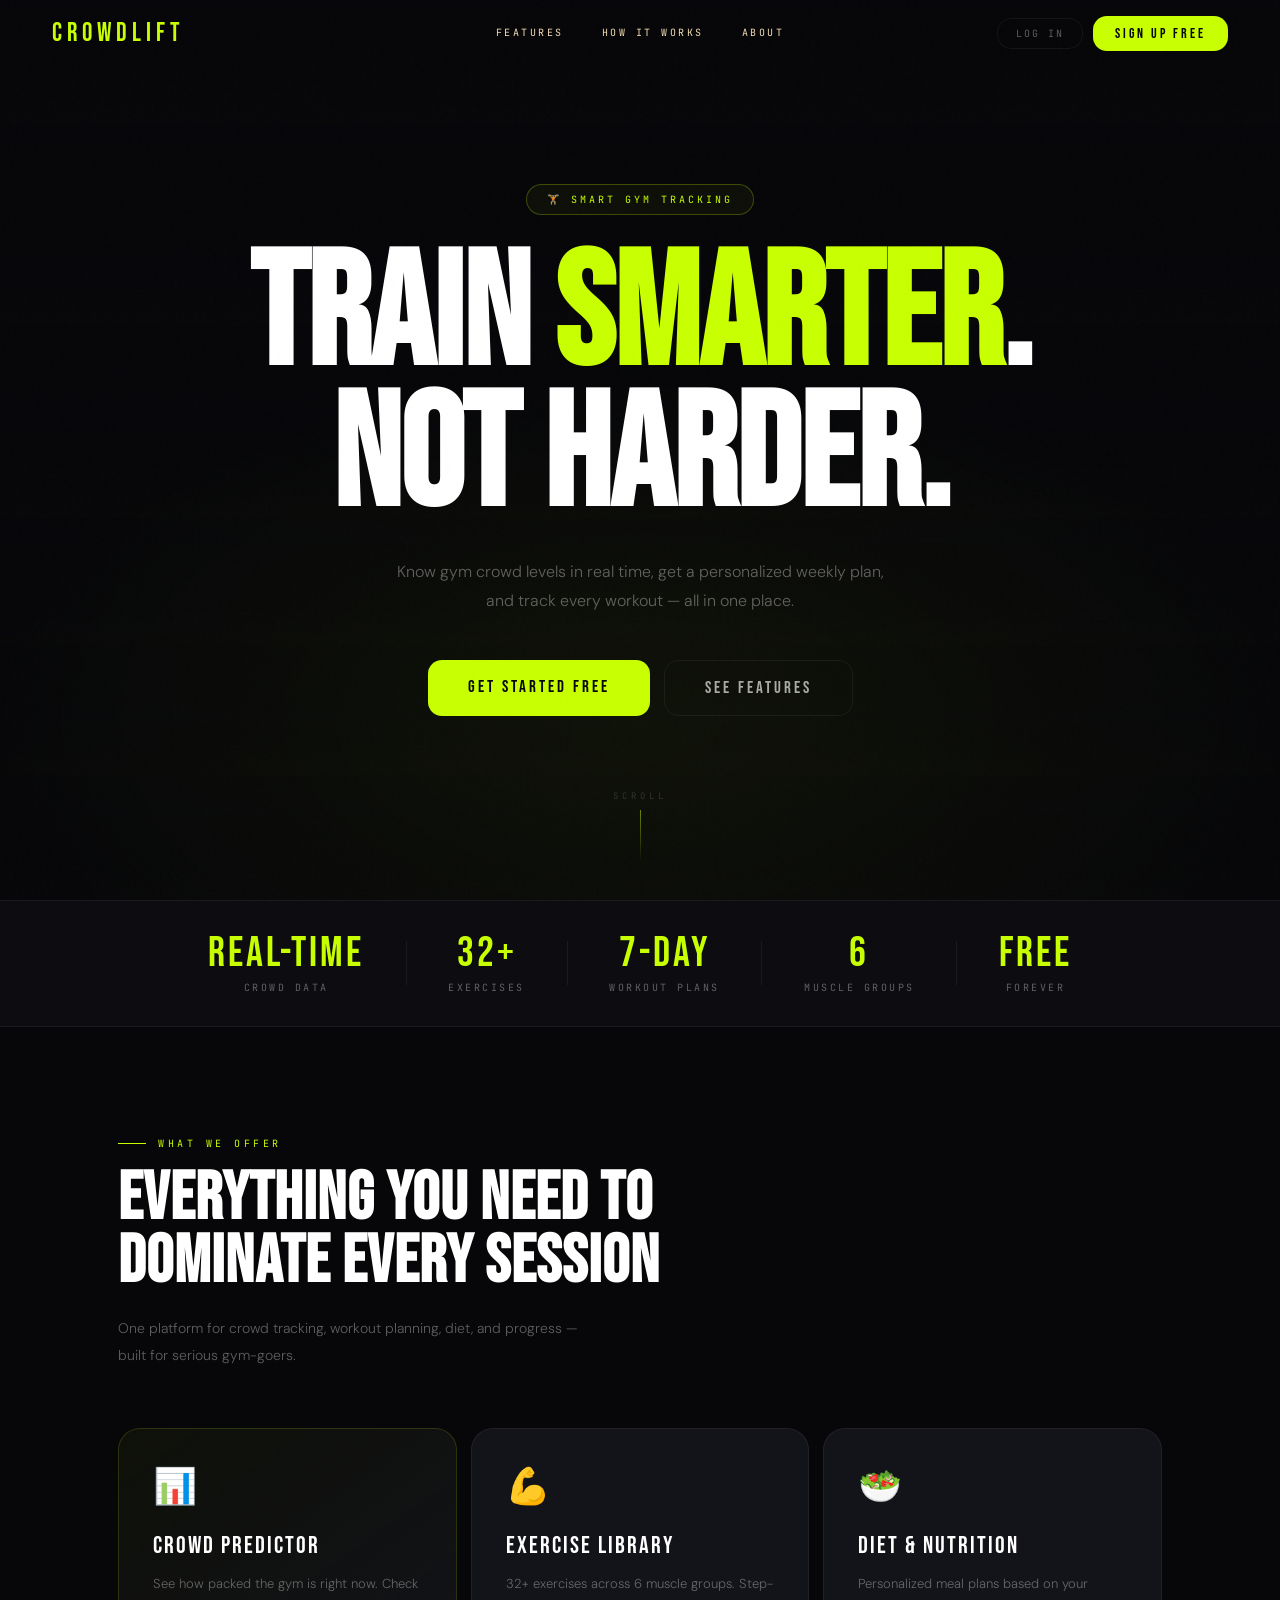
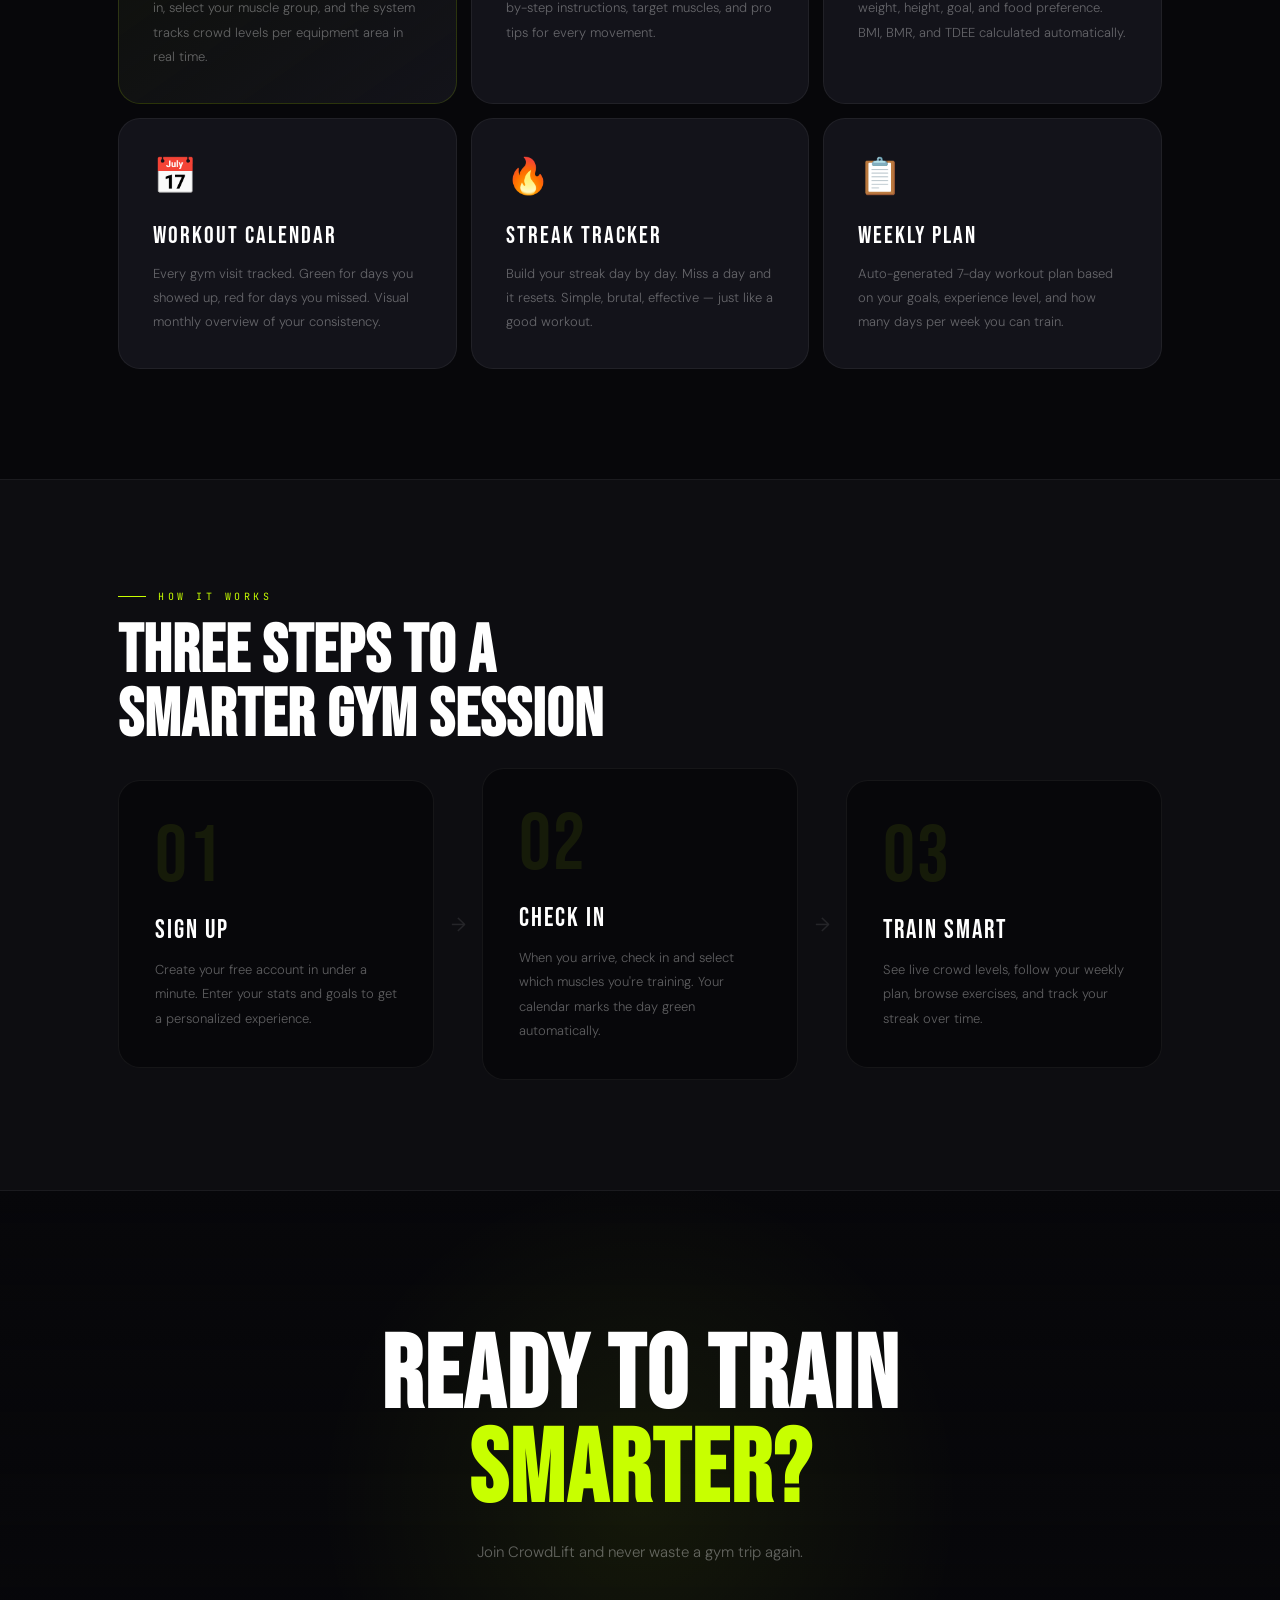
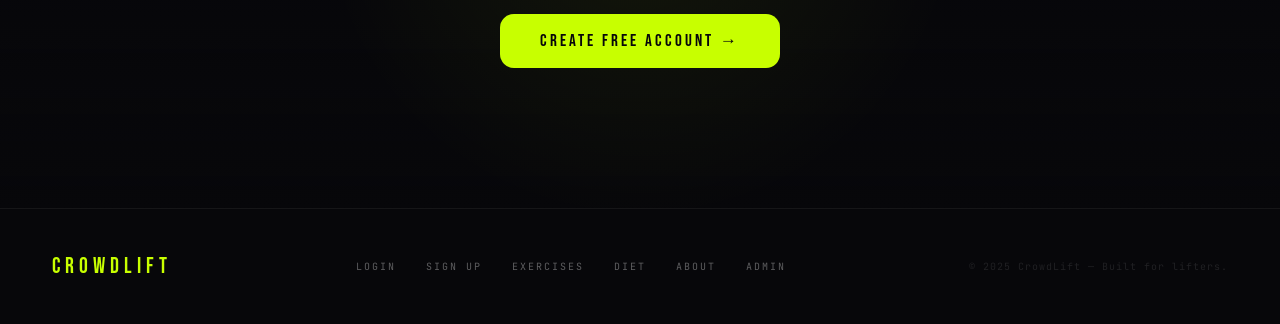
==== commit 31eed07c: "changes" ====
--- a/index.html
+++ b/index.html
@@ -16,8 +16,6 @@
     <div class="nav-center">
       <a href="#features" class="nav-link">Features</a>
       <a href="#how" class="nav-link">How It Works</a>
-      <a href="exLibrary.html" class="nav-link">Exercises</a>
-      <a href="diet.html" class="nav-link">Diet</a>
       <a href="about.html" class="nav-link">About</a>
     </div>
     <div class="nav-auth">
--- a/index.css
+++ b/index.css
@@ -89,7 +89,8 @@
   font-size: 10px;
   letter-spacing: 2.5px;
   text-transform: uppercase;
-  color: var(--muted);
+  /* color: var(--muted); */
+  color: wheat;
   text-decoration: none;
   transition: color 0.2s;
   position: relative;
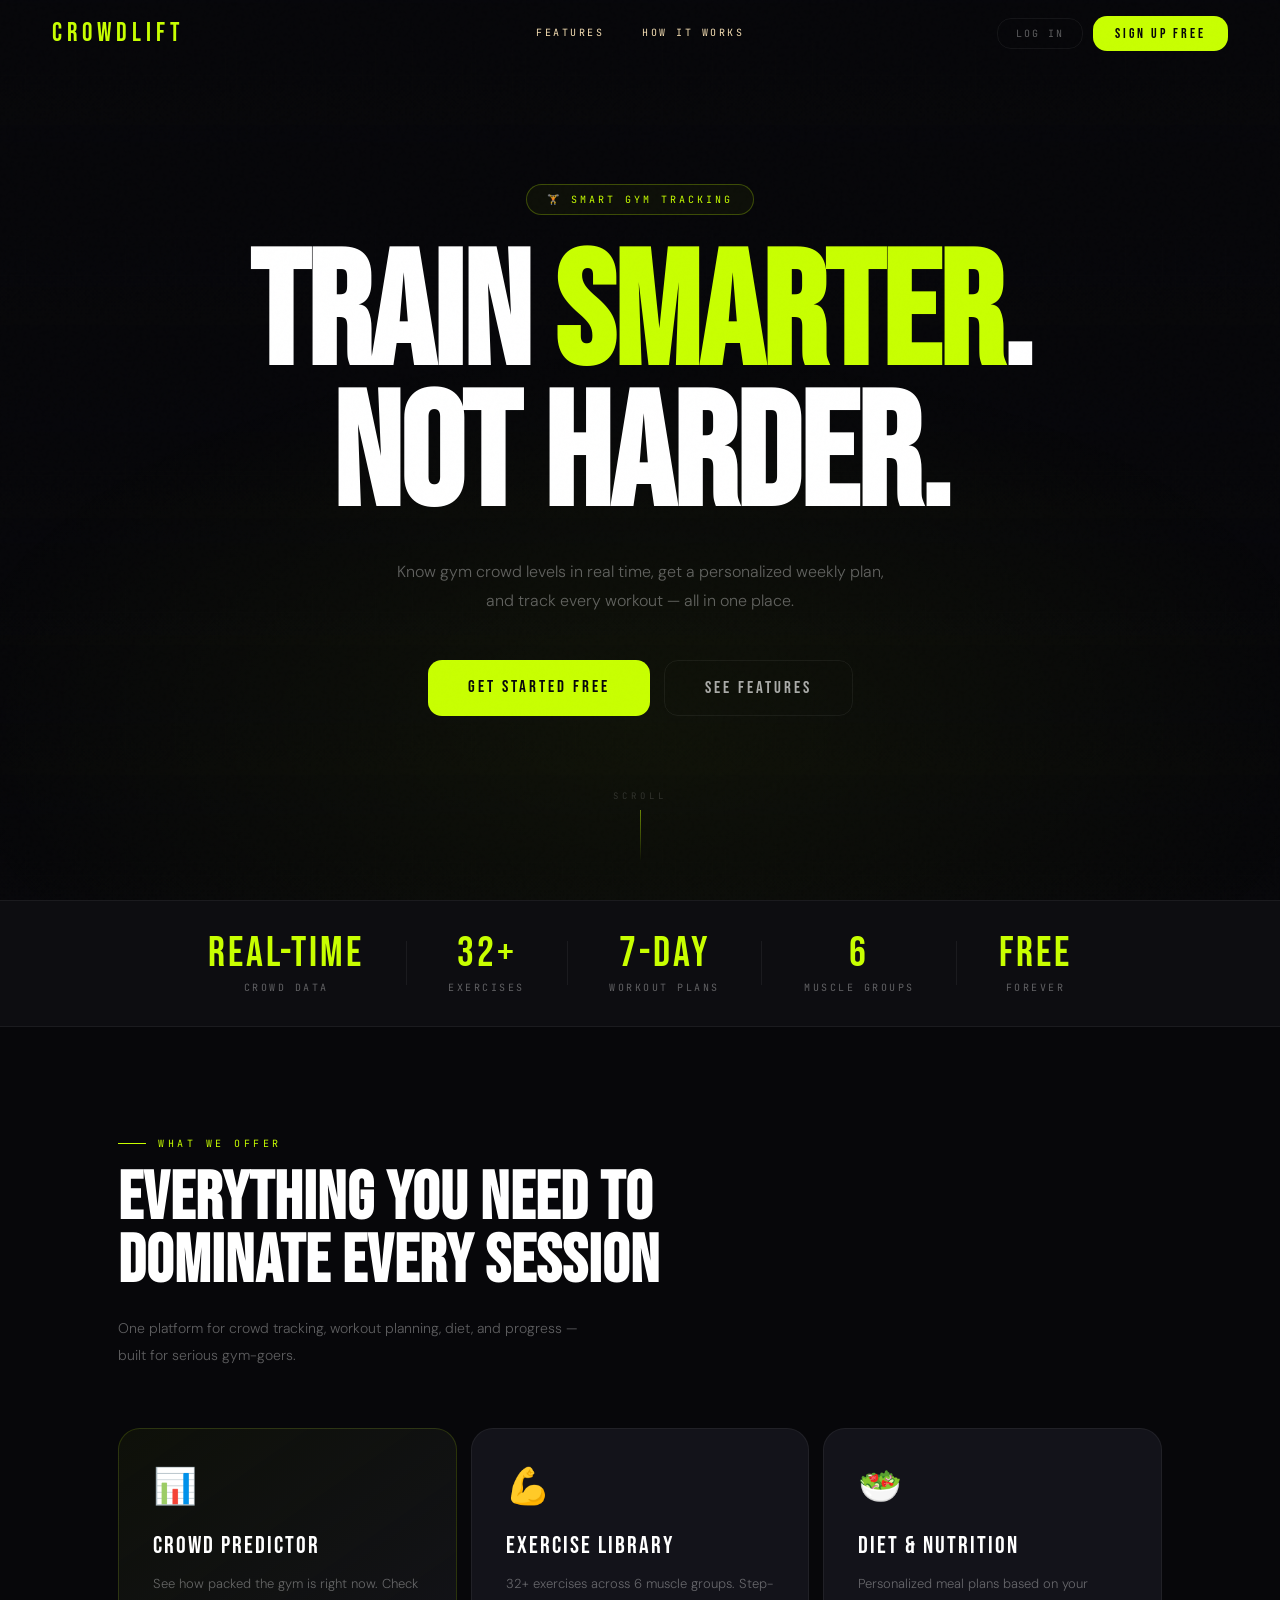
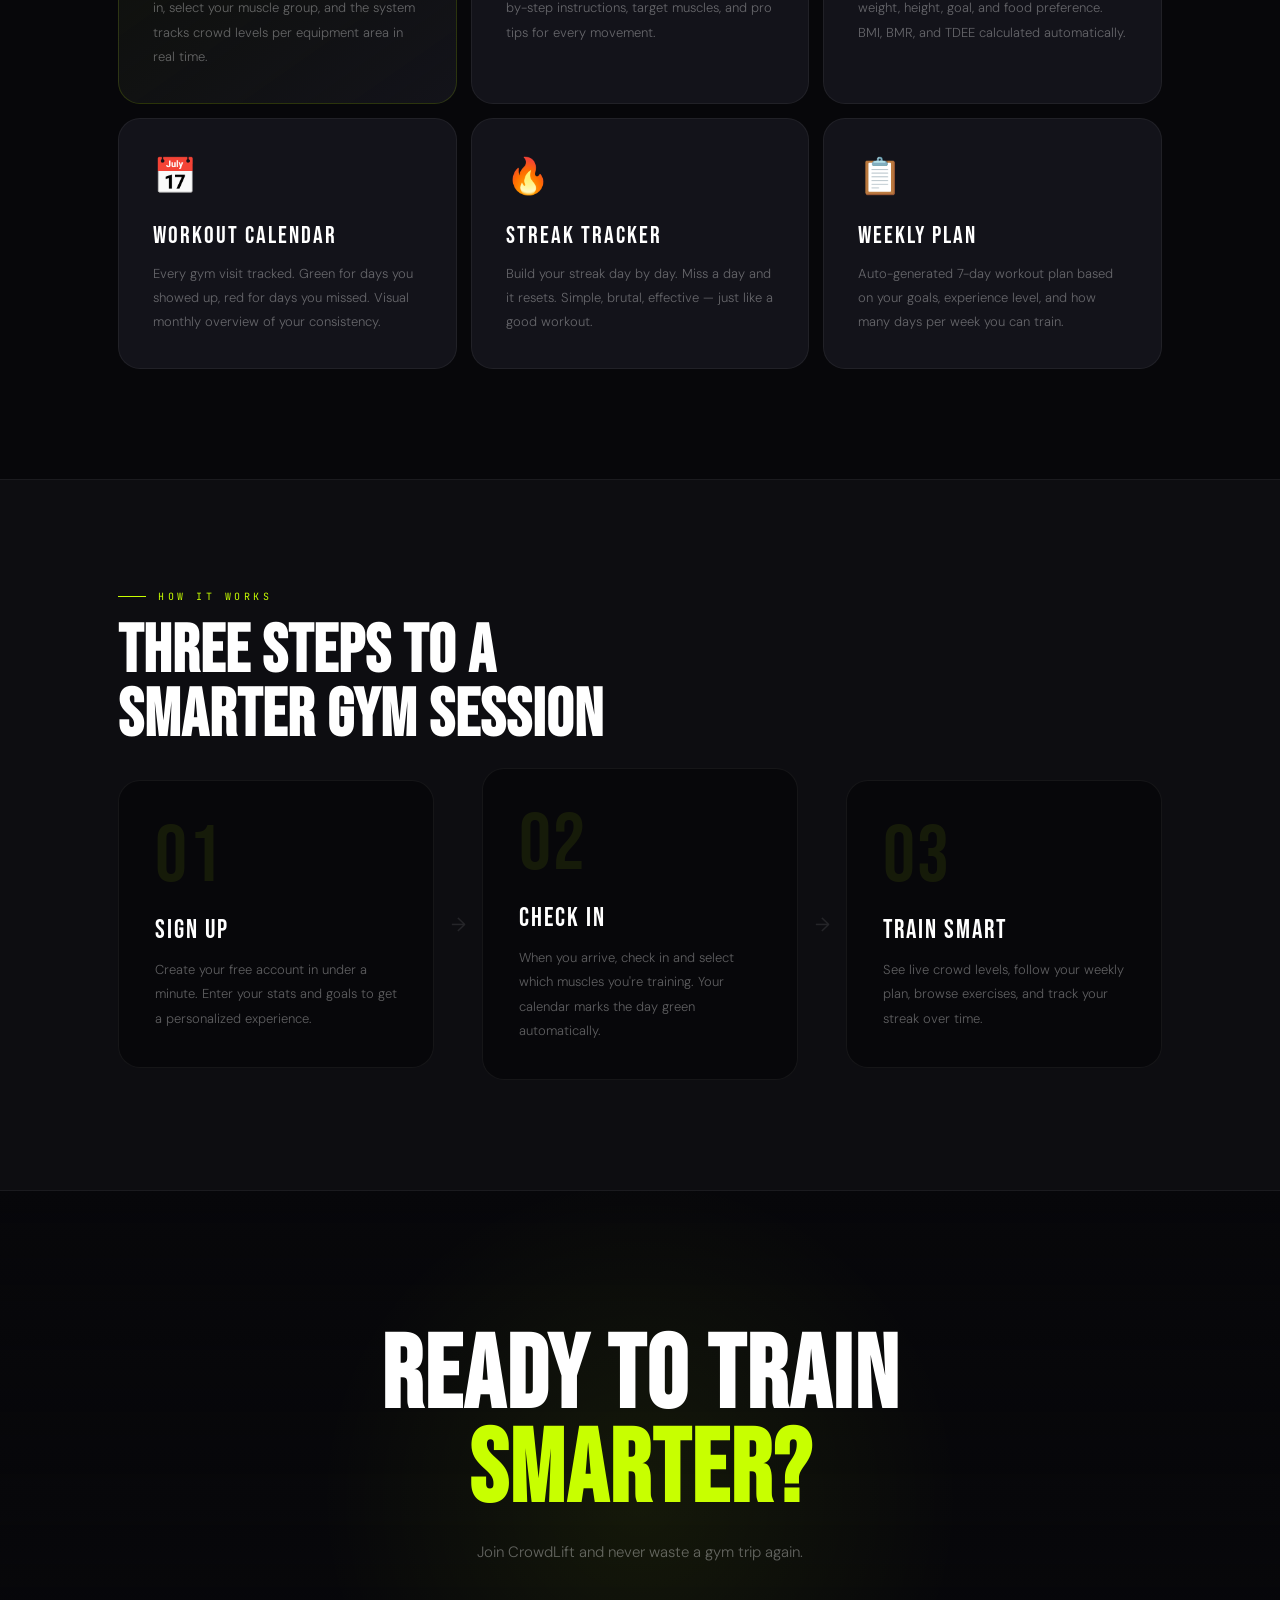
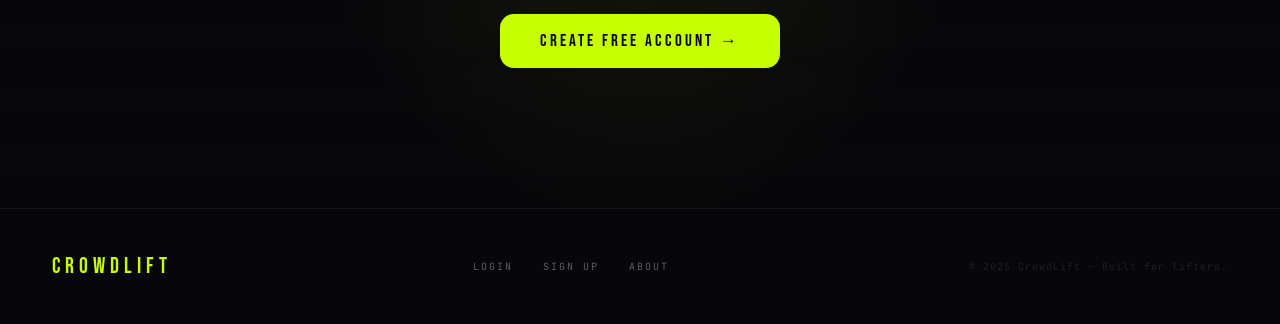
==== commit f57537e3: "changes again" ====
--- a/index.html
+++ b/index.html
@@ -16,7 +16,6 @@
     <div class="nav-center">
       <a href="#features" class="nav-link">Features</a>
       <a href="#how" class="nav-link">How It Works</a>
-      <a href="about.html" class="nav-link">About</a>
     </div>
     <div class="nav-auth">
       <a href="login.html" class="btn-ghost-nav">Log In</a>
@@ -149,10 +148,7 @@
     <div class="footer-links">
       <a href="login.html">Login</a>
       <a href="signup.html">Sign Up</a>
-      <a href="exercise.html">Exercises</a>
-      <a href="diet.html">Diet</a>
       <a href="about.html">About</a>
-      <a href="admin.html">Admin</a>
     </div>
     <div class="footer-copy">© 2025 CrowdLift — Built for lifters.</div>
   </footer>
--- a/index.css
+++ b/index.css
@@ -89,7 +89,7 @@
   font-size: 10px;
   letter-spacing: 2.5px;
   text-transform: uppercase;
-  /* color: var(--muted); */
+  color: var(--muted);
   color: wheat;
   text-decoration: none;
   transition: color 0.2s;
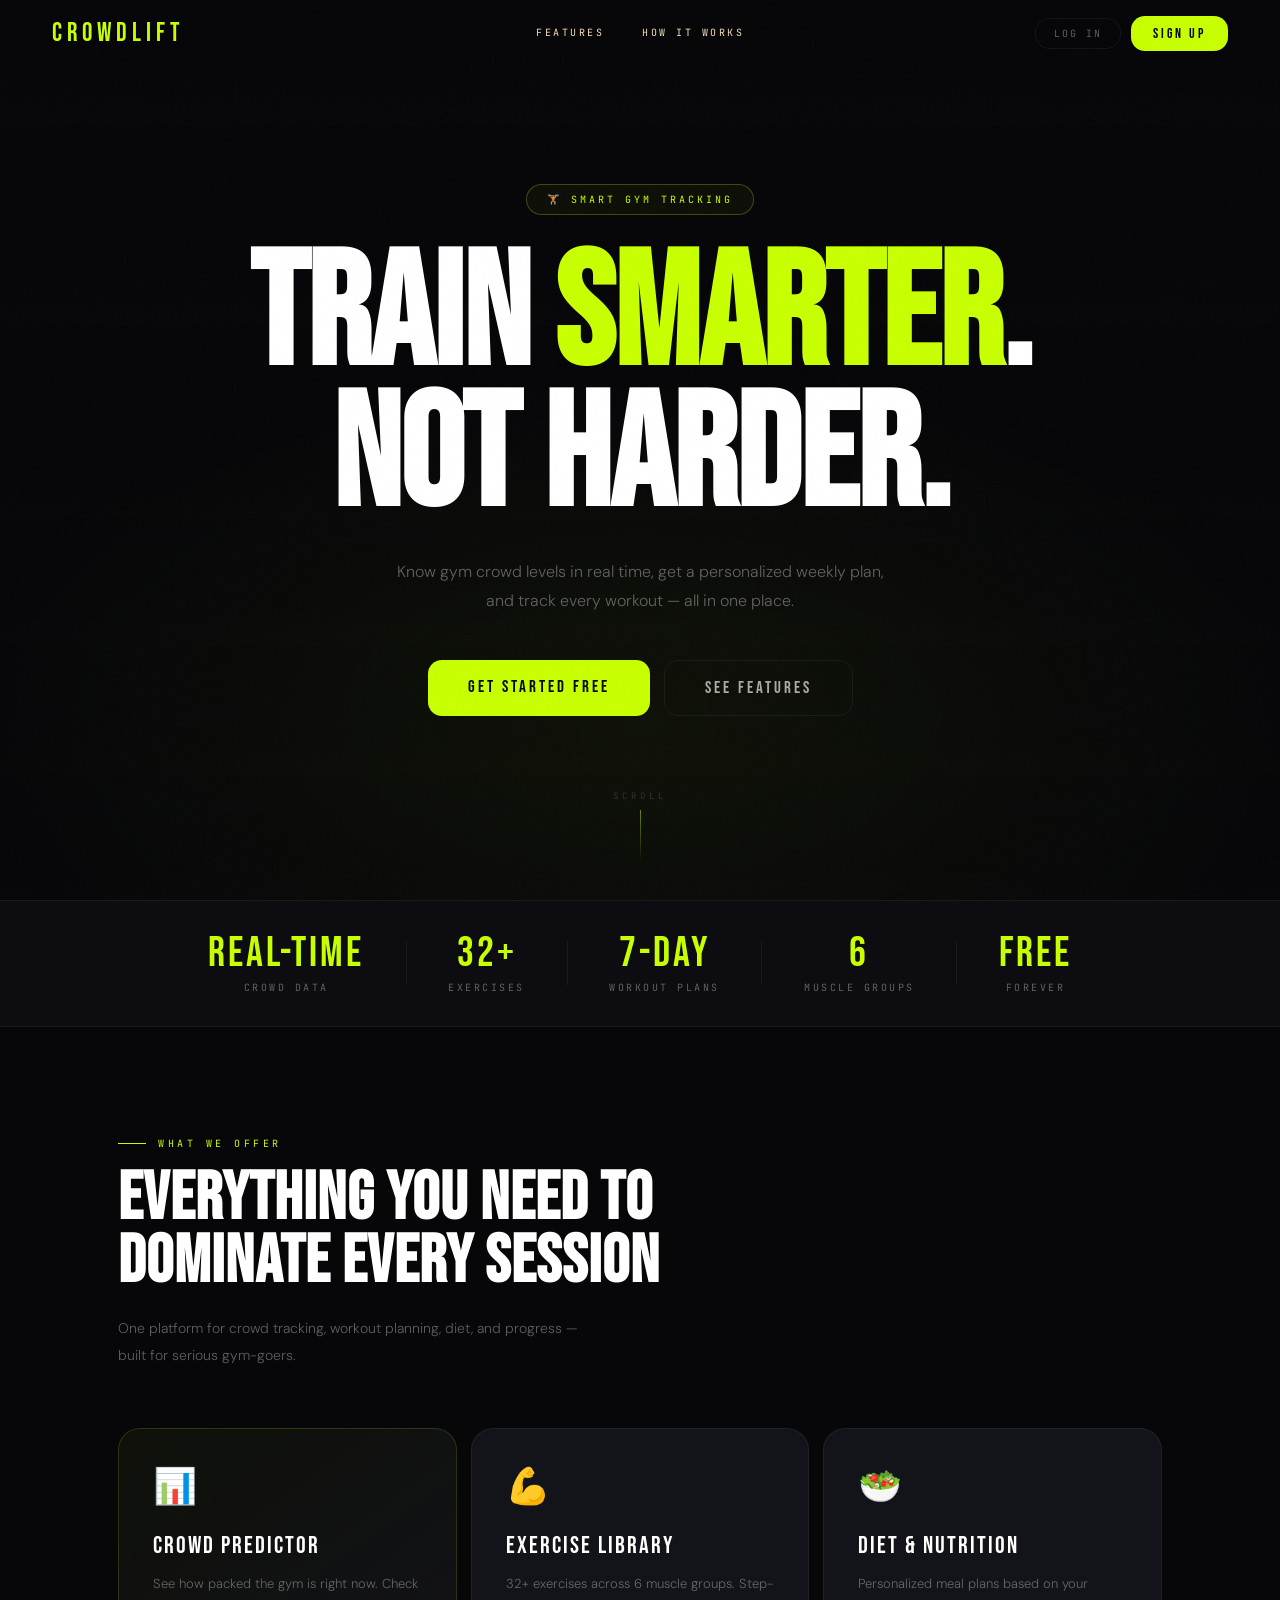
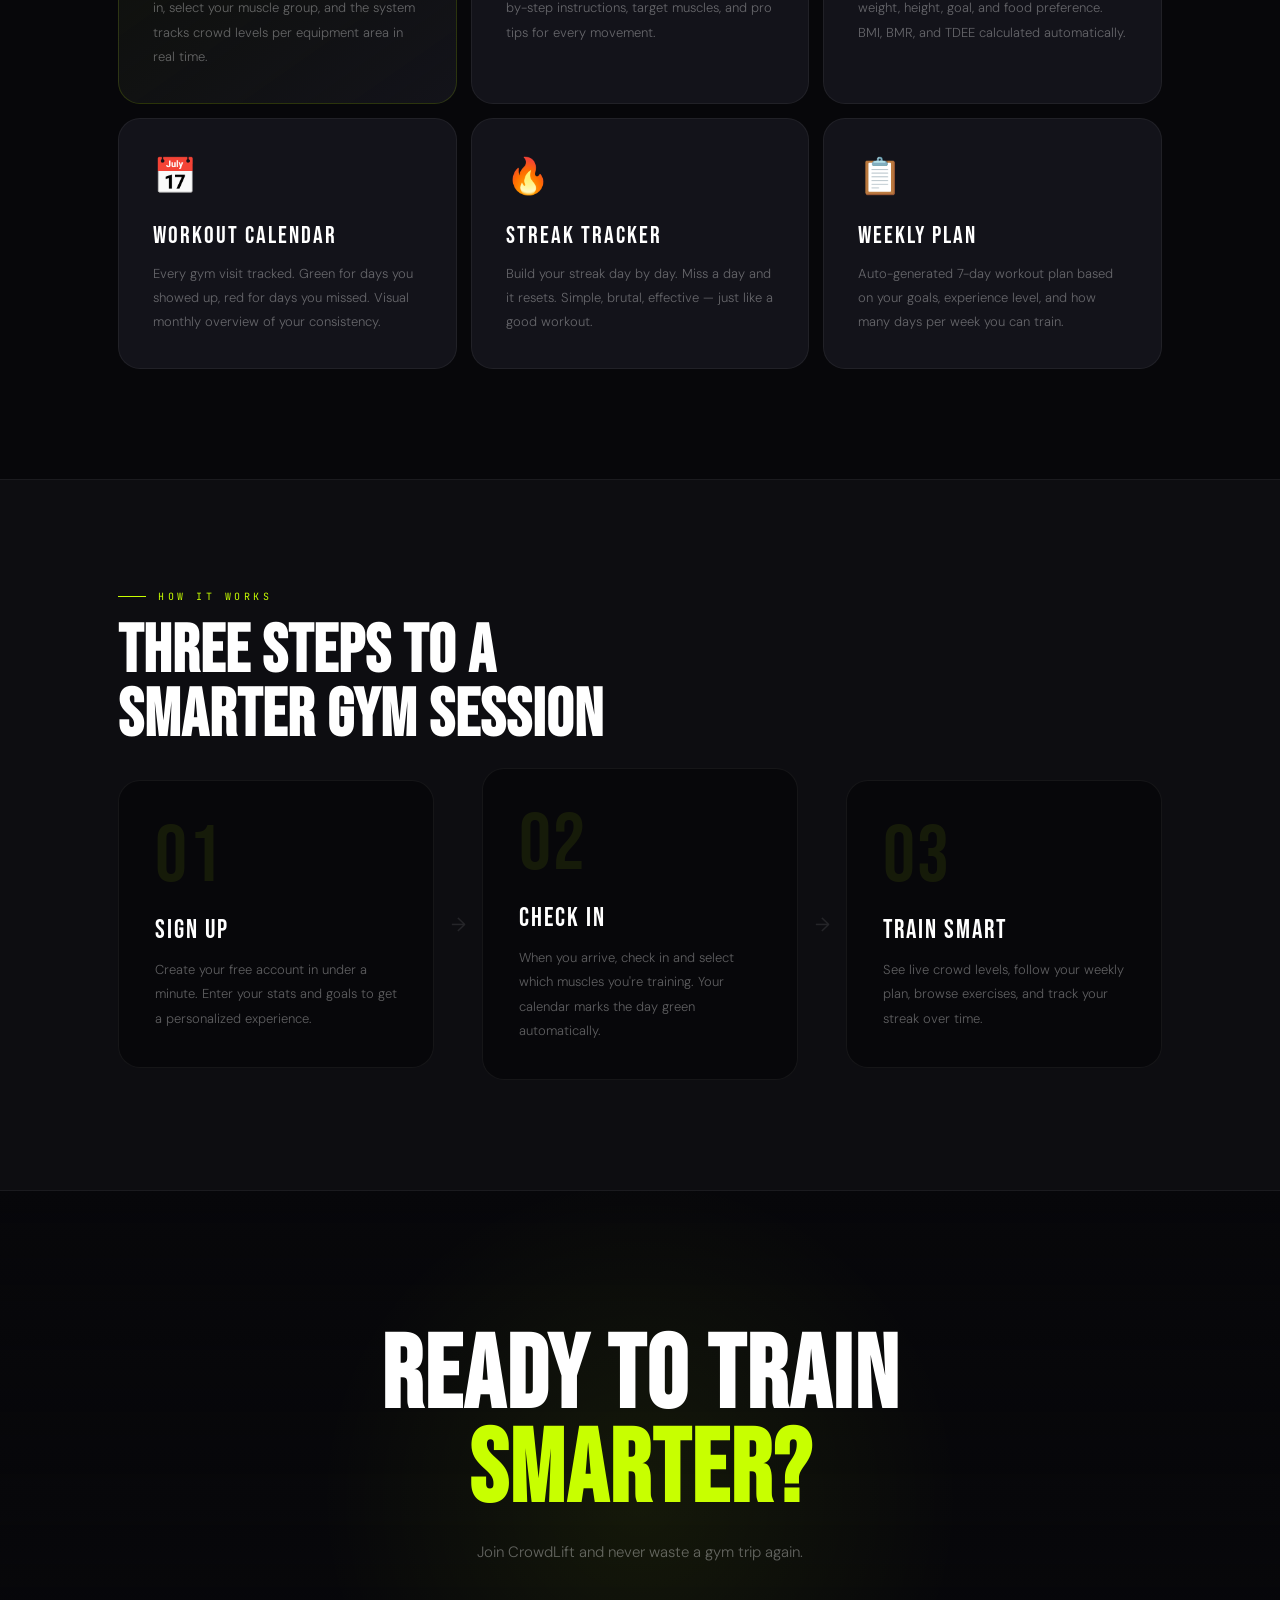
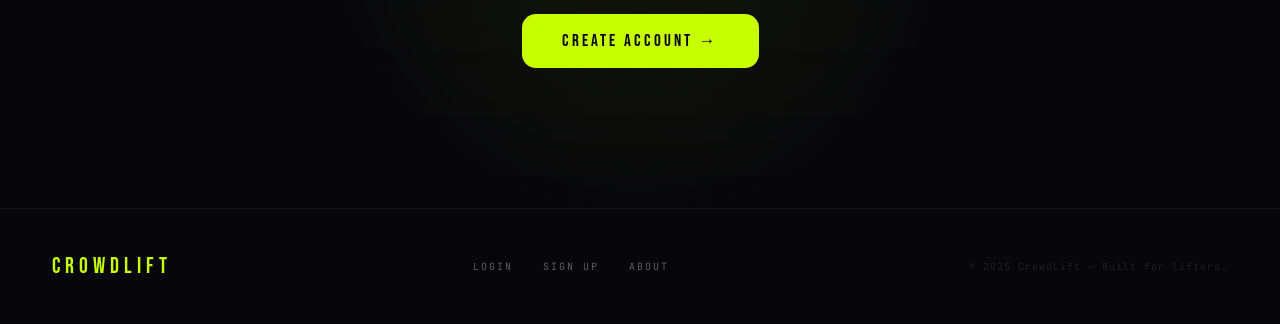
==== commit b78e1341: "del" ====
--- a/index.html
+++ b/index.html
@@ -19,7 +19,7 @@
     </div>
     <div class="nav-auth">
       <a href="login.html" class="btn-ghost-nav">Log In</a>
-      <a href="signup.html" class="btn-accent-nav">Sign Up Free</a>
+      <a href="signup.html" class="btn-accent-nav">Sign Up </a>
     </div>
   </nav>
 
@@ -139,7 +139,7 @@
     <div class="cta-content">
       <h2 class="cta-title">Ready to train<br/><span>smarter?</span></h2>
       <p class="cta-sub">Join CrowdLift and never waste a gym trip again.</p>
-      <a href="signup.html" class="btn-primary-hero">Create Free Account →</a>
+      <a href="signup.html" class="btn-primary-hero">Create Account →</a>
     </div>
   </section>
 
--- a/index.css
+++ b/index.css
@@ -2,9 +2,9 @@
 
 @import url('https://fonts.googleapis.com/css2?family=Bebas+Neue&family=DM+Sans:ital,wght@0,300;0,400;0,500;0,700;1,300&family=JetBrains+Mono:wght@400;700&display=swap');
 
-/* ═══════════════════════════════════════════════
-   TOKENS
-═══════════════════════════════════════════════ */
+
+
+
 :root {
   --lime:    #c8ff00;
   --lime-dim: rgba(200,255,0,0.12);
@@ -33,9 +33,7 @@
   -webkit-font-smoothing: antialiased;
 }
 
-/* ═══════════════════════════════════════════════
-   GRAIN OVERLAY
-═══════════════════════════════════════════════ */
+
 body::before {
   content: '';
   position: fixed;
@@ -46,9 +44,7 @@
   opacity: 0.4;
 }
 
-/* ═══════════════════════════════════════════════
-   NAVBAR
-═══════════════════════════════════════════════ */
+
 .navbar {
   position: fixed;
   top: 0; left: 0; right: 0;
@@ -145,9 +141,7 @@
   box-shadow: 0 8px 28px rgba(200,255,0,0.3);
 }
 
-/* ═══════════════════════════════════════════════
-   HERO
-═══════════════════════════════════════════════ */
+
 .hero {
   position: relative;
   height: 100vh;
@@ -307,9 +301,7 @@
   50% { opacity: 1; transform: scaleY(1.12); }
 }
 
-/* ═══════════════════════════════════════════════
-   STATS BAR
-═══════════════════════════════════════════════ */
+
 .stats-bar {
   background: var(--ink2);
   border-top: 1px solid var(--border);
@@ -348,9 +340,7 @@
   background: var(--border);
 }
 
-/* ═══════════════════════════════════════════════
-   SECTION SCAFFOLD
-═══════════════════════════════════════════════ */
+
 .section {
   max-width: 1140px;
   margin: 0 auto;
@@ -392,9 +382,6 @@
   margin-bottom: 60px;
 }
 
-/* ═══════════════════════════════════════════════
-   FEATURES GRID
-═══════════════════════════════════════════════ */
 .features-grid {
   display: grid;
   grid-template-columns: repeat(auto-fit, minmax(310px, 1fr));
@@ -450,18 +437,14 @@
   line-height: 1.85;
 }
 
-/* ═══════════════════════════════════════════════
-   DARK BAND
-═══════════════════════════════════════════════ */
+
 .dark-band {
   background: var(--ink2);
   border-top: 1px solid var(--border);
   border-bottom: 1px solid var(--border);
 }
 
-/* ═══════════════════════════════════════════════
-   HOW IT WORKS STEPS
-═══════════════════════════════════════════════ */
+
 .steps {
   display: grid;
   grid-template-columns: 1fr 48px 1fr 48px 1fr;
@@ -510,9 +493,7 @@
 .step-desc { font-size: 13px; font-weight: 300; color: var(--muted); line-height: 1.85; }
 .step-arrow { text-align: center; font-size: 1.2rem; color: rgba(255,255,255,0.1); }
 
-/* ═══════════════════════════════════════════════
-   MUSCLES GRID
-═══════════════════════════════════════════════ */
+
 .muscles-grid {
   display: grid;
   grid-template-columns: repeat(6, 1fr);
@@ -581,9 +562,7 @@
   box-shadow: 0 0 24px rgba(200,255,0,0.08);
 }
 
-/* ═══════════════════════════════════════════════
-   CTA SECTION
-═══════════════════════════════════════════════ */
+
 .cta-section {
   position: relative;
   text-align: center;
@@ -623,9 +602,7 @@
   line-height: 1.8;
 }
 
-/* ═══════════════════════════════════════════════
-   FOOTER
-═══════════════════════════════════════════════ */
+
 .footer {
   border-top: 1px solid var(--border);
   padding: 44px 52px;
@@ -670,9 +647,7 @@
   to { opacity: 1; }
 }
 
-/* ═══════════════════════════════════════════════
-   RESPONSIVE
-═══════════════════════════════════════════════ */
+
 @media (max-width: 900px) {
   .navbar { padding: 0 24px; }
   .nav-center { display: none; }
